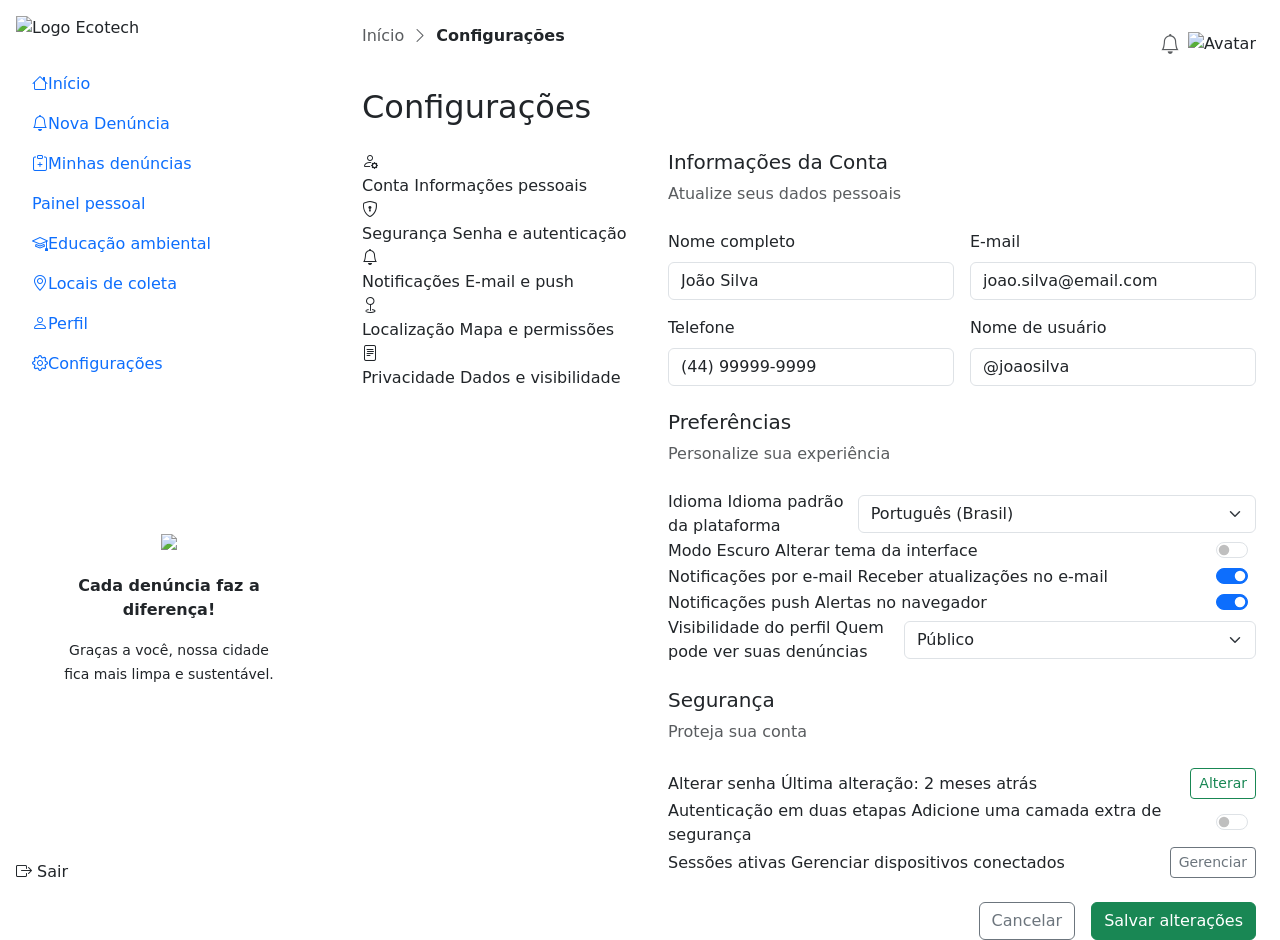
==== configuracoes.html @ c46f1b4c "Arrumei essa bagaça de link" ====
<!DOCTYPE html>
<html lang="pt-br">

<head>
    <meta charset="UTF-8">
    <meta name="viewport" content="width=device-width, initial-scale=1.0">
    <title>EcoTech - Configurações</title>
    <link href="https://cdn.jsdelivr.net/npm/bootstrap@5.3.8/dist/css/bootstrap.min.css" rel="stylesheet"
        integrity="sha384-sRIl4kxILFvY47J16cr9ZwB07vP4J8+LH7qKQnuqkuIAvNWLzeN8tE5YBujZqJLB" crossorigin="anonymous">
    <link rel="stylesheet" href="https://cdn.jsdelivr.net/npm/bootstrap-icons@1.13.1/font/bootstrap-icons.min.css">
    <link rel="stylesheet" href="configuracoes.css">
</head>

<body>
    <div class="d-flex vh-100">
        <!-- Sidebar -->
        <nav class="sidebar vh-100 p-3 d-flex flex-column">
            <img src="imagens/logo.png" alt="Logo Ecotech" class="mb-4 logo-ecotech">

          <ul class="nav flex-column mb-auto">
                <li class="nav-item"><a href="inicio.html" class="nav-link"><i class="bi bi-house"></i>Início</a></li>
                <li class="nav-item"><a href="denuncia.html" class="nav-link"><i class="bi bi-bell"></i>Nova Denúncia</a></li>
                <li class="nav-item"><a href="minhas-denuncias.html" class="nav-link"><i class="bi bi-clipboard-plus"></i>Minhas denúncias</a></li>
                <li class="nav-item"><a href="painel-pessoal.html" class="nav-link"><i class="bi bi-leaf"></i>Painel pessoal</a></li>
                <li class="nav-item"><a href="educacao-ambiental.html" class="nav-link"><i class="bi bi-mortarboard"></i>Educação ambiental</a></li>
                <li class="nav-item"><a href="locais-de-coleta.html" class="nav-link"><i class="bi bi-geo-alt"></i>Locais de coleta</a></li>
                <li class="nav-item"><a href="perfil.html" class="nav-link"><i class="bi bi-person"></i>Perfil</a></li>
                <li class="nav-item"><a href="configuracoes.html" class="nav-link active"><i class="bi bi-gear"></i>Configurações</a></li>
            </ul>

            <div class="sidebar-card text-center p-3 mb-4">
                <img src="imagens/leaf.svg" class="mb-4" style="width: 20%;">
                <p class="fw-bold">Cada denúncia faz a diferença!</p>
                <small>Graças a você, nossa cidade<br> fica mais limpa e sustentável.</small>
            </div>

            <a href="#" class="nav-link mt-auto"><i class="bi bi-box-arrow-right"></i> Sair</a>
        </nav>

        <!-- Main Content -->
        <main class="main-content flex-fill p-4">
            <!-- Top Header -->
            <div class="top-header d-flex justify-content-between align-items-center mb-4">
                <div class="breadcrumb text-muted small">
                    <span>Início</span>
                    <i class="bi bi-chevron-right mx-2"></i>
                    <span class="fw-semibold text-dark">Configurações</span>
                </div>
                <div class="user-profile d-flex align-items-center gap-2">
                    <i class="bi bi-bell fs-5 text-muted"></i>
                    <img src="imagens/avatar.png" alt="Avatar" class="avatar-img">
                </div>
            </div>

            <!-- Page Title -->
            <h2 class="page-title mb-4">Configurações</h2>

            <div class="row g-4">
                <!-- Coluna Esquerda: Menu de Configurações -->
                <div class="col-lg-4">
                    <div class="config-menu-card">
                        <div class="config-menu-item active">
                            <div class="config-menu-icon">
                                <i class="bi bi-person-gear"></i>
                            </div>
                            <div class="config-menu-info">
                                <span class="config-menu-title">Conta</span>
                                <span class="config-menu-desc">Informações pessoais</span>
                            </div>
                        </div>
                        <div class="config-menu-item">
                            <div class="config-menu-icon">
                                <i class="bi bi-shield-lock"></i>
                            </div>
                            <div class="config-menu-info">
                                <span class="config-menu-title">Segurança</span>
                                <span class="config-menu-desc">Senha e autenticação</span>
                            </div>
                        </div>
                        <div class="config-menu-item">
                            <div class="config-menu-icon">
                                <i class="bi bi-bell"></i>
                            </div>
                            <div class="config-menu-info">
                                <span class="config-menu-title">Notificações</span>
                                <span class="config-menu-desc">E-mail e push</span>
                            </div>
                        </div>
                        <div class="config-menu-item">
                            <div class="config-menu-icon">
                                <i class="bi bi-geo"></i>
                            </div>
                            <div class="config-menu-info">
                                <span class="config-menu-title">Localização</span>
                                <span class="config-menu-desc">Mapa e permissões</span>
                            </div>
                        </div>
                        <div class="config-menu-item">
                            <div class="config-menu-icon">
                                <i class="bi bi-file-text"></i>
                            </div>
                            <div class="config-menu-info">
                                <span class="config-menu-title">Privacidade</span>
                                <span class="config-menu-desc">Dados e visibilidade</span>
                            </div>
                        </div>
                    </div>
                </div>

                <!-- Coluna Direita: Formulário de Configurações -->
                <div class="col-lg-8">
                    <!-- Card Informações da Conta -->
                    <div class="config-card">
                        <div class="config-card-header mb-4">
                            <h5 class="config-card-title">Informações da Conta</h5>
                            <p class="config-card-subtitle text-muted">Atualize seus dados pessoais</p>
                        </div>

                        <form>
                            <div class="row g-3 mb-3">
                                <div class="col-md-6">
                                    <label class="form-label">Nome completo</label>
                                    <input type="text" class="form-control" value="João Silva">
                                </div>
                                <div class="col-md-6">
                                    <label class="form-label">E-mail</label>
                                    <input type="email" class="form-control" value="joao.silva@email.com">
                                </div>
                            </div>

                            <div class="row g-3 mb-3">
                                <div class="col-md-6">
                                    <label class="form-label">Telefone</label>
                                    <input type="tel" class="form-control" value="(44) 99999-9999">
                                </div>
                                <div class="col-md-6">
                                    <label class="form-label">Nome de usuário</label>
                                    <input type="text" class="form-control" value="@joaosilva">
                                </div>
                            </div>
                        </form>
                    </div>

                    <!-- Card Preferências -->
                    <div class="config-card mt-4">
                        <div class="config-card-header mb-4">
                            <h5 class="config-card-title">Preferências</h5>
                            <p class="config-card-subtitle text-muted">Personalize sua experiência</p>
                        </div>

                        <div class="preference-item d-flex justify-content-between align-items-center">
                            <div class="preference-info">
                                <span class="preference-title">Idioma</span>
                                <span class="preference-desc">Idioma padrão da plataforma</span>
                            </div>
                            <select class="form-select preference-select">
                                <option selected>Português (Brasil)</option>
                                <option>English</option>
                                <option>Español</option>
                            </select>
                        </div>

                        <div class="preference-item d-flex justify-content-between align-items-center">
                            <div class="preference-info">
                                <span class="preference-title">Modo Escuro</span>
                                <span class="preference-desc">Alterar tema da interface</span>
                            </div>
                            <div class="form-check form-switch">
                                <input class="form-check-input" type="checkbox" id="modoEscuro">
                            </div>
                        </div>

                        <div class="preference-item d-flex justify-content-between align-items-center">
                            <div class="preference-info">
                                <span class="preference-title">Notificações por e-mail</span>
                                <span class="preference-desc">Receber atualizações no e-mail</span>
                            </div>
                            <div class="form-check form-switch">
                                <input class="form-check-input" type="checkbox" id="notifEmail" checked>
                            </div>
                        </div>

                        <div class="preference-item d-flex justify-content-between align-items-center">
                            <div class="preference-info">
                                <span class="preference-title">Notificações push</span>
                                <span class="preference-desc">Alertas no navegador</span>
                            </div>
                            <div class="form-check form-switch">
                                <input class="form-check-input" type="checkbox" id="notifPush" checked>
                            </div>
                        </div>

                        <div class="preference-item d-flex justify-content-between align-items-center">
                            <div class="preference-info">
                                <span class="preference-title">Visibilidade do perfil</span>
                                <span class="preference-desc">Quem pode ver suas denúncias</span>
                            </div>
                            <select class="form-select preference-select">
                                <option selected>Público</option>
                                <option>Apenas amigos</option>
                                <option>Privado</option>
                            </select>
                        </div>
                    </div>

                    <!-- Card Segurança -->
                    <div class="config-card mt-4">
                        <div class="config-card-header mb-4">
                            <h5 class="config-card-title">Segurança</h5>
                            <p class="config-card-subtitle text-muted">Proteja sua conta</p>
                        </div>

                        <div class="security-item d-flex justify-content-between align-items-center">
                            <div class="security-info">
                                <span class="security-title">Alterar senha</span>
                                <span class="security-desc">Última alteração: 2 meses atrás</span>
                            </div>
                            <button class="btn btn-outline-success btn-sm">Alterar</button>
                        </div>

                        <div class="security-item d-flex justify-content-between align-items-center">
                            <div class="security-info">
                                <span class="security-title">Autenticação em duas etapas</span>
                                <span class="security-desc">Adicione uma camada extra de segurança</span>
                            </div>
                            <div class="form-check form-switch">
                                <input class="form-check-input" type="checkbox" id="auth2fa">
                            </div>
                        </div>

                        <div class="security-item d-flex justify-content-between align-items-center">
                            <div class="security-info">
                                <span class="security-title">Sessões ativas</span>
                                <span class="security-desc">Gerenciar dispositivos conectados</span>
                            </div>
                            <button class="btn btn-outline-secondary btn-sm">Gerenciar</button>
                        </div>
                    </div>

                    <!-- Botões de Ação -->
                    <div class="action-buttons d-flex justify-content-end gap-3 mt-4">
                        <button class="btn btn-outline-secondary btn-cancel">Cancelar</button>
                        <button class="btn btn-success btn-save">Salvar alterações</button>
                    </div>
                </div>
            </div>
        </main>
    </div>

    <script src="https://cdn.jsdelivr.net/npm/bootstrap@5.3.8/dist/js/bootstrap.bundle.min.js"
        integrity="sha384-FKyoEForCGlyvwx9Hj09JcYn3nv7wiPVlz7YYwJrWVcXK/BmnVDxM+D2scQbITxI"
        crossorigin="anonymous"></script>
</body>

</html>
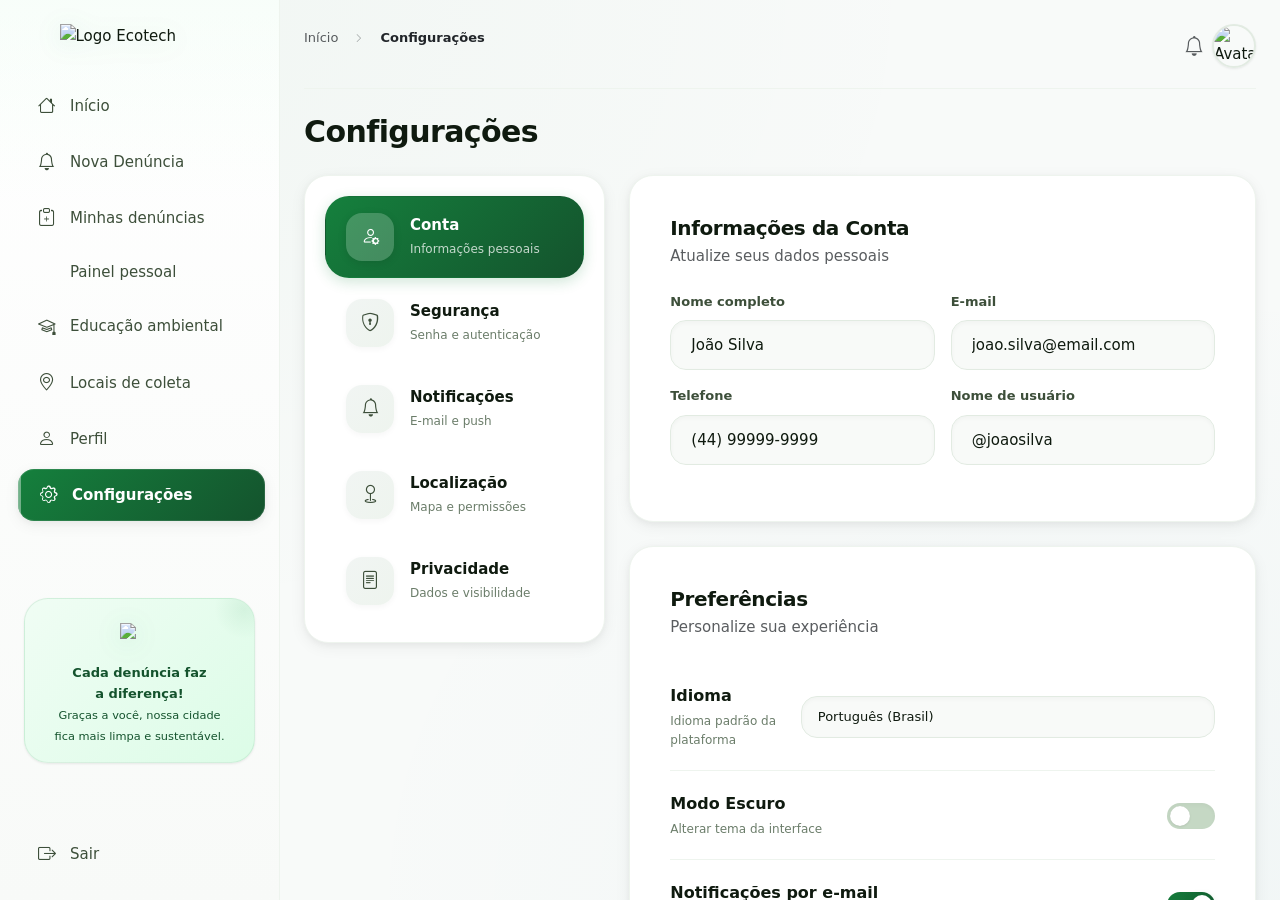
==== commit 2fcfb2a2: "Dark mode, CSS melhorado, Adicionei fotos, adicionei os mapas, HTML melhorado" ====
--- a/configuracoes.html
+++ b/configuracoes.html
@@ -8,7 +8,8 @@
     <link href="https://cdn.jsdelivr.net/npm/bootstrap@5.3.8/dist/css/bootstrap.min.css" rel="stylesheet"
         integrity="sha384-sRIl4kxILFvY47J16cr9ZwB07vP4J8+LH7qKQnuqkuIAvNWLzeN8tE5YBujZqJLB" crossorigin="anonymous">
     <link rel="stylesheet" href="https://cdn.jsdelivr.net/npm/bootstrap-icons@1.13.1/font/bootstrap-icons.min.css">
-    <link rel="stylesheet" href="configuracoes.css">
+    <link rel="stylesheet" href="main.css">
+    <link rel="stylesheet" href="dark-mode.css">
 </head>
 
 <body>
--- a/main.css
+++ b/main.css
@@ -0,0 +1,3238 @@
+/* ==========================================================================
+   ECOTECH — MAIN.CSS v2.0
+   Design moderno, glassmorphism, animações fluidas e imagens impactantes.
+   Organização: Tokens → Base → Layout → Componentes → Páginas → Animações → Responsivo
+   ========================================================================== */
+
+
+/* ==========================================================================
+   1. DESIGN TOKENS (Custom Properties)
+   ========================================================================== */
+
+:root {
+
+  /* --- Paleta Principal — verde mais sofisticado --- */
+  --color-primary:        #15803d;
+  --color-primary-dark:   #14532d;
+  --color-primary-darker: #052e16;
+  --color-primary-light:  #dcfce7;
+  --color-primary-subtle: #f0fdf4;
+  --color-primary-glow:   rgba(21, 128, 61, 0.15);
+
+  /* --- Paleta Secundária — azul petróleo refinado --- */
+  --color-secondary:      #0e7490;
+  --color-secondary-light:#ecfeff;
+  --color-secondary-glow: rgba(14, 116, 144, 0.12);
+
+  /* --- Semânticas / Categorias --- */
+  --color-warning:        #d97706;
+  --color-warning-light:  #fef3c7;
+  --color-warning-border: #fde68a;
+  --color-warning-glow:   rgba(217, 119, 6, 0.12);
+
+  --color-danger:         #dc2626;
+  --color-danger-light:   #fef2f2;
+  --color-danger-border:  #fecaca;
+  --color-danger-glow:    rgba(220, 38, 38, 0.12);
+
+  --color-success:        #15803d;
+  --color-success-light:  #dcfce7;
+  --color-success-border: #86efac;
+  --color-success-glow:   rgba(21, 128, 61, 0.12);
+
+  --color-info:           #0e7490;
+  --color-info-light:     #ecfeff;
+  --color-info-border:    #a5f3fc;
+  --color-info-glow:      rgba(14, 116, 144, 0.12);
+
+  --color-purple:         #7c3aed;
+  --color-purple-light:   #f5f3ff;
+  --color-purple-glow:    rgba(124, 58, 237, 0.12);
+
+  --color-orange:         #ea580c;
+  --color-orange-light:   #fff7ed;
+  --color-orange-glow:    rgba(234, 88, 12, 0.12);
+
+  /* --- Superfícies — tons mais quentes e orgânicos --- */
+  --color-bg:             #f8faf9;
+  --color-bg-alt:         #f1f5f3;
+  --color-surface:        #ffffff;
+  --color-surface-alt:    #f8faf8;
+  --color-surface-hover:  #f2f6f3;
+  --color-glass:          rgba(255, 255, 255, 0.72);
+  --color-glass-border:   rgba(255, 255, 255, 0.4);
+
+  /* --- Texto — contraste mais forte --- */
+  --color-text-primary:   #0f1a0f;
+  --color-text-secondary: #3d4f3a;
+  --color-text-muted:     #6b7d6a;
+  --color-text-light:     #9aaa99;
+  --color-text-on-primary:#ffffff;
+
+  /* --- Bordas --- */
+  --color-border:         #e2ebe2;
+  --color-border-strong:  #c5d8c4;
+  --color-border-subtle:  #eef4ee;
+
+  /* --- Sombras (5 níveis — mais refinados) --- */
+  --shadow-xs: 0 1px 2px rgba(0, 0, 0, 0.04);
+  --shadow-sm: 0 1px 3px rgba(0, 0, 0, 0.05), 0 1px 2px rgba(0, 0, 0, 0.03);
+  --shadow-md: 0 4px 16px rgba(0, 0, 0, 0.06), 0 2px 6px rgba(0, 0, 0, 0.04);
+  --shadow-lg: 0 12px 32px rgba(0, 0, 0, 0.08), 0 4px 12px rgba(0, 0, 0, 0.04);
+  --shadow-xl: 0 20px 48px rgba(0, 0, 0, 0.10), 0 8px 20px rgba(0, 0, 0, 0.05);
+  --shadow-glow-primary: 0 0 0 3px var(--color-primary-glow), 0 4px 12px rgba(21, 128, 61, 0.08);
+  --shadow-glow-secondary: 0 0 0 3px var(--color-secondary-glow);
+  --shadow-inner: inset 0 2px 4px rgba(0, 0, 0, 0.03);
+
+  /* --- Raios de Borda --- */
+  --radius-sm:   10px;
+  --radius-md:   16px;
+  --radius-lg:   24px;
+  --radius-xl:   32px;
+  --radius-full: 9999px;
+
+  /* --- Tipografia — mais moderna --- */
+  --font-family:  'Inter', 'Segoe UI', system-ui, -apple-system, sans-serif;
+
+  --font-size-xs:   0.75rem;   /* 12px */
+  --font-size-sm:   0.8125rem; /* 13px */
+  --font-size-base: 0.9375rem; /* 15px */
+  --font-size-md:   1rem;      /* 16px */
+  --font-size-lg:   1.125rem;  /* 18px */
+  --font-size-xl:   1.25rem;   /* 20px */
+  --font-size-2xl:  1.5rem;    /* 24px */
+  --font-size-3xl:  1.875rem;  /* 30px */
+  --font-size-hero: 2.5rem;    /* 40px */
+
+  --font-weight-normal:   400;
+  --font-weight-medium:  500;
+  --font-weight-semibold: 600;
+  --font-weight-bold:     700;
+  --font-weight-extrabold:800;
+
+  --line-height-tight:  1.25;
+  --line-height-normal: 1.6;
+  --line-height-loose:  1.75;
+
+  /* --- Espaçamento (escala de 4px) --- */
+  --space-1:   4px;
+  --space-2:   8px;
+  --space-3:   12px;
+  --space-4:   16px;
+  --space-5:   20px;
+  --space-6:   24px;
+  --space-7:   32px;
+  --space-8:   40px;
+  --space-10:  48px;
+  --space-12:  64px;
+  --space-16:  80px;
+
+  /* --- Transições — mais fluidas --- */
+  --transition-fast:   all 0.2s cubic-bezier(0.4, 0, 0.2, 1);
+  --transition-normal: all 0.3s cubic-bezier(0.4, 0, 0.2, 1);
+  --transition-slow:   all 0.5s cubic-bezier(0.4, 0, 0.2, 1);
+  --transition-bounce: all 0.4s cubic-bezier(0.34, 1.56, 0.64, 1);
+
+  /* --- Sidebar --- */
+  --sidebar-width: 280px;
+}
+
+
+/* ==========================================================================
+   2. RESET & BASE
+   ========================================================================== */
+
+*,
+*::before,
+*::after {
+  box-sizing: border-box;
+  margin: 0;
+  padding: 0;
+}
+
+html {
+  scroll-behavior: smooth;
+  -webkit-font-smoothing: antialiased;
+  -moz-osx-font-smoothing: grayscale;
+}
+
+body {
+  background-color: var(--color-bg);
+  color: var(--color-text-primary);
+  font-family: var(--font-family);
+  font-size: var(--font-size-base);
+  line-height: var(--line-height-normal);
+  overflow-x: hidden;
+  background-image: 
+    radial-gradient(ellipse at 10% 0%, rgba(21, 128, 61, 0.03) 0%, transparent 50%),
+    radial-gradient(ellipse at 90% 100%, rgba(14, 116, 144, 0.03) 0%, transparent 50%);
+  background-attachment: fixed;
+}
+
+/* Seleção de texto */
+::selection {
+  background-color: var(--color-primary-light);
+  color: var(--color-primary-dark);
+}
+
+/* Scrollbar customizada — mais moderna */
+::-webkit-scrollbar {
+  width: 8px;
+  height: 8px;
+}
+::-webkit-scrollbar-track {
+  background: transparent;
+}
+::-webkit-scrollbar-thumb {
+  background: var(--color-border-strong);
+  border-radius: var(--radius-full);
+  border: 2px solid transparent;
+  background-clip: padding-box;
+}
+::-webkit-scrollbar-thumb:hover {
+  background: var(--color-text-muted);
+  border: 2px solid transparent;
+  background-clip: padding-box;
+}
+
+a {
+  color: var(--color-primary);
+  text-decoration: none;
+  transition: var(--transition-fast);
+}
+a:hover {
+  color: var(--color-primary-dark);
+}
+
+
+/* ==========================================================================
+   3. LAYOUT — SIDEBAR & MAIN CONTENT
+   ========================================================================== */
+
+/* --- Sidebar — glassmorphism sutil --- */
+.sidebar {
+  background: linear-gradient(180deg, var(--color-surface) 0%, var(--color-surface-alt) 100%);
+  border-right: 1px solid var(--color-border-subtle);
+  display: flex;
+  flex-direction: column;
+  flex-shrink: 0;
+  gap: var(--space-2);
+  min-width: var(--sidebar-width);
+  width: var(--sidebar-width);
+  padding: var(--space-6) var(--space-4);
+  position: relative;
+}
+.sidebar::before {
+  content: '';
+  position: absolute;
+  top: 0;
+  left: 0;
+  right: 0;
+  height: 200px;
+  background: linear-gradient(180deg, var(--color-primary-subtle) 0%, transparent 100%);
+  opacity: 0.5;
+  pointer-events: none;
+}
+
+.sidebar img,
+.logo-ecotech {
+  display: block;
+  margin: var(--space-2) auto var(--space-6) auto;
+  width: 160px;
+  position: relative;
+  z-index: 1;
+  filter: drop-shadow(0 4px 12px rgba(21, 128, 61, 0.1));
+}
+
+/* Links de navegação da sidebar — mais modernos */
+.sidebar .nav-link {
+  align-items: center;
+  border-radius: var(--radius-md);
+  color: var(--color-text-secondary);
+  display: flex;
+  font-size: var(--font-size-base);
+  font-weight: var(--font-weight-medium);
+  gap: var(--space-3);
+  margin-bottom: var(--space-1);
+  padding: 12px var(--space-5);
+  text-decoration: none;
+  transition: var(--transition-normal);
+  position: relative;
+  overflow: hidden;
+}
+.sidebar .nav-link::before {
+  content: '';
+  position: absolute;
+  left: 0;
+  top: 0;
+  bottom: 0;
+  width: 3px;
+  background: var(--color-primary);
+  border-radius: 0 var(--radius-full) var(--radius-full) 0;
+  transform: scaleY(0);
+  transition: var(--transition-normal);
+}
+.sidebar .nav-link i {
+  font-size: 1.1rem;
+  flex-shrink: 0;
+  width: 22px;
+  text-align: center;
+  transition: var(--transition-fast);
+}
+.sidebar .nav-link:hover {
+  background-color: var(--color-primary-subtle);
+  color: var(--color-primary);
+  transform: translateX(2px);
+}
+.sidebar .nav-link:hover::before {
+  transform: scaleY(1);
+}
+.sidebar .nav-link:hover i {
+  transform: scale(1.1);
+}
+.sidebar .nav-link.active {
+  background: linear-gradient(135deg, var(--color-primary) 0%, var(--color-primary-dark) 100%);
+  color: var(--color-text-on-primary);
+  font-weight: var(--font-weight-semibold);
+  box-shadow: var(--shadow-md), 0 0 0 1px rgba(255,255,255,0.1) inset;
+  transform: translateX(2px);
+}
+.sidebar .nav-link.active::before {
+  transform: scaleY(1);
+  background: rgba(255,255,255,0.4);
+}
+.sidebar .nav-link.active i {
+  color: var(--color-text-on-primary);
+}
+
+/* Card informativo da sidebar — glassmorphism */
+.sidebar-card {
+  background: linear-gradient(135deg, var(--color-primary-subtle) 0%, var(--color-primary-light) 100%);
+  border: 1px solid rgba(21, 128, 61, 0.1);
+  border-radius: var(--radius-lg);
+  color: var(--color-primary-dark);
+  margin: auto var(--space-2) var(--space-2) var(--space-2);
+  padding: var(--space-5);
+  font-size: var(--font-size-sm);
+  text-align: center;
+  position: relative;
+  overflow: hidden;
+  box-shadow: var(--shadow-sm);
+}
+.sidebar-card::after {
+  content: '';
+  position: absolute;
+  top: -20px;
+  right: -20px;
+  width: 60px;
+  height: 60px;
+  background: radial-gradient(circle, rgba(21, 128, 61, 0.08) 0%, transparent 70%);
+  border-radius: 50%;
+}
+.sidebar-card i {
+  display: block;
+  font-size: 1.6rem;
+  margin-bottom: var(--space-3);
+  color: var(--color-primary);
+}
+.sidebar-card p {
+  margin: 0 auto;
+  max-width: 140px;
+  line-height: var(--line-height-normal);
+  font-weight: var(--font-weight-medium);
+}
+
+/* --- Main Content --- */
+.main-content {
+  background-color: transparent;
+  flex: 1;
+  overflow-y: auto;
+  padding: var(--space-7) var(--space-8);
+}
+
+
+/* ==========================================================================
+   4. HEADER / TOP BAR
+   ========================================================================== */
+
+.top-header {
+  align-items: center;
+  display: flex;
+  gap: var(--space-4);
+  margin-bottom: var(--space-7);
+  padding-bottom: var(--space-5);
+  border-bottom: 1px solid var(--color-border-subtle);
+}
+
+.page-title {
+  color: var(--color-text-primary);
+  font-size: var(--font-size-3xl);
+  font-weight: var(--font-weight-extrabold);
+  line-height: var(--line-height-tight);
+  letter-spacing: -0.02em;
+}
+
+.page-subtitle {
+  color: var(--color-text-muted);
+  font-size: var(--font-size-md);
+  margin-top: var(--space-1);
+  font-weight: var(--font-weight-medium);
+}
+
+.breadcrumb {
+  font-size: var(--font-size-sm);
+  color: var(--color-text-muted);
+  display: flex;
+  align-items: center;
+  gap: var(--space-2);
+}
+.breadcrumb i {
+  font-size: 0.6rem;
+  opacity: 0.6;
+}
+
+.user-name {
+  color: var(--color-text-primary);
+  font-size: var(--font-size-base);
+  font-weight: var(--font-weight-semibold);
+}
+
+.avatar-img {
+  border: 2.5px solid var(--color-border);
+  border-radius: 50%;
+  height: 44px;
+  object-fit: cover;
+  width: 44px;
+  transition: var(--transition-fast);
+  box-shadow: var(--shadow-sm);
+}
+.avatar-img:hover {
+  border-color: var(--color-primary-light);
+  transform: scale(1.05);
+  box-shadow: var(--shadow-md);
+}
+
+.notification-icon {
+  cursor: pointer;
+  position: relative;
+  padding: var(--space-2);
+  border-radius: var(--radius-md);
+  transition: var(--transition-fast);
+}
+.notification-icon:hover {
+  background-color: var(--color-surface-hover);
+}
+.notification-badge {
+  align-items: center;
+  background: linear-gradient(135deg, var(--color-danger) 0%, #b91c1c 100%);
+  border-radius: 50%;
+  color: white;
+  display: flex;
+  font-size: 0.65rem;
+  font-weight: var(--font-weight-bold);
+  height: 18px;
+  justify-content: center;
+  position: absolute;
+  right: 2px;
+  top: 2px;
+  width: 18px;
+  box-shadow: 0 2px 6px rgba(220, 38, 38, 0.3);
+  border: 2px solid var(--color-surface);
+}
+
+.section-title {
+  color: var(--color-text-primary);
+  font-size: var(--font-size-lg);
+  font-weight: var(--font-weight-bold);
+  letter-spacing: -0.01em;
+}
+
+
+/* ==========================================================================
+   5. SISTEMA DE BOTÕES — mais moderno e com micro-interações
+   ========================================================================== */
+
+/* Base comum a todos os botões */
+.btn-primary-eco,
+.btn-secondary-eco,
+.btn-outline-eco,
+.btn-ghost-eco,
+.btn-danger-eco,
+.btn-save,
+.btn-next,
+.btn-editar,
+.btn-compartilhar,
+.btn-dica,
+.btn-explorar,
+.btn-ver-todas,
+.btn-cancel {
+  align-items: center;
+  border-radius: var(--radius-md);
+  cursor: pointer;
+  display: inline-flex;
+  font-size: var(--font-size-base);
+  font-weight: var(--font-weight-semibold);
+  gap: var(--space-2);
+  justify-content: center;
+  padding: 12px var(--space-6);
+  transition: var(--transition-normal);
+  white-space: nowrap;
+  border: 1.5px solid transparent;
+  line-height: 1;
+  position: relative;
+  overflow: hidden;
+  letter-spacing: -0.01em;
+}
+
+/* Efeito de ripple sutil */
+.btn-primary-eco::after,
+.btn-secondary-eco::after,
+.btn-save::after,
+.btn-next::after,
+.btn-editar::after,
+.btn-compartilhar::after,
+.btn-dica::after,
+.btn-explorar::after,
+.btn-ver-todas::after,
+.btn-cancel::after {
+  content: '';
+  position: absolute;
+  top: 50%;
+  left: 50%;
+  width: 0;
+  height: 0;
+  background: rgba(255,255,255,0.2);
+  border-radius: 50%;
+  transform: translate(-50%, -50%);
+  transition: width 0.6s ease, height 0.6s ease;
+}
+.btn-primary-eco:active::after,
+.btn-secondary-eco:active::after,
+.btn-save:active::after,
+.btn-next:active::after,
+.btn-editar:active::after,
+.btn-compartilhar:active::after,
+.btn-dica:active::after,
+.btn-explorar:active::after,
+.btn-ver-todas:active::after,
+.btn-cancel:active::after {
+  width: 200px;
+  height: 200px;
+}
+
+/* --- Botão Primário (save, next) — gradiente e glow --- */
+.btn-save,
+.btn-next {
+  background: linear-gradient(135deg, var(--color-primary) 0%, var(--color-primary-dark) 100%);
+  border-color: transparent;
+  color: var(--color-text-on-primary);
+  padding: 13px var(--space-8);
+  box-shadow: 0 4px 14px rgba(21, 128, 61, 0.25), 0 0 0 1px rgba(255,255,255,0.1) inset;
+}
+.btn-save:hover,
+.btn-next:hover {
+  background: linear-gradient(135deg, var(--color-primary-dark) 0%, var(--color-primary-darker) 100%);
+  border-color: transparent;
+  color: white;
+  transform: translateY(-2px);
+  box-shadow: 0 8px 24px rgba(21, 128, 61, 0.3), 0 0 0 1px rgba(255,255,255,0.1) inset;
+}
+.btn-save:active,
+.btn-next:active {
+  transform: translateY(0);
+  box-shadow: 0 2px 8px rgba(21, 128, 61, 0.2);
+}
+
+/* --- Botão Outline (editar, compartilhar, dica) — borda mais grossa no hover --- */
+.btn-editar,
+.btn-compartilhar,
+.btn-dica {
+  background-color: transparent;
+  border-color: var(--color-primary);
+  color: var(--color-primary);
+  position: relative;
+}
+.btn-editar:hover,
+.btn-compartilhar:hover,
+.btn-dica:hover {
+  background: linear-gradient(135deg, var(--color-primary) 0%, var(--color-primary-dark) 100%);
+  color: white;
+  transform: translateY(-2px);
+  box-shadow: 0 4px 14px rgba(21, 128, 61, 0.2);
+  border-color: transparent;
+}
+
+/* --- Botão Ghost (ver-todas, cancel) — mais sutil --- */
+.btn-ver-todas {
+  background-color: var(--color-surface);
+  border-color: var(--color-border);
+  color: var(--color-text-secondary);
+  padding: 12px var(--space-6);
+  box-shadow: var(--shadow-sm);
+}
+.btn-ver-todas:hover {
+  background-color: var(--color-surface-hover);
+  border-color: var(--color-border-strong);
+  color: var(--color-text-primary);
+  transform: translateY(-1px);
+  box-shadow: var(--shadow-md);
+}
+
+.btn-cancel {
+  background-color: transparent;
+  border-color: var(--color-border);
+  color: var(--color-text-secondary);
+}
+.btn-cancel:hover {
+  background-color: var(--color-surface-hover);
+  border-color: var(--color-border-strong);
+  color: var(--color-text-primary);
+  transform: translateY(-1px);
+}
+
+/* --- Botão Explorar (sobre hero) — glassmorphism --- */
+.btn-explorar {
+  background: rgba(255, 255, 255, 0.95);
+  backdrop-filter: blur(8px);
+  border-color: transparent;
+  border-radius: var(--radius-full);
+  color: var(--color-primary-dark);
+  padding: 14px var(--space-8);
+  font-weight: var(--font-weight-bold);
+  box-shadow: 0 4px 16px rgba(0, 0, 0, 0.1), 0 0 0 1px rgba(255,255,255,0.3) inset;
+}
+.btn-explorar:hover {
+  box-shadow: 0 8px 24px rgba(0, 0, 0, 0.15), 0 0 0 1px rgba(255,255,255,0.4) inset;
+  transform: translateY(-3px);
+  color: var(--color-primary-darker);
+  background: white;
+}
+
+/* --- Bootstrap override --- */
+.btn-outline-success {
+  border-color: var(--color-primary);
+  color: var(--color-primary);
+  border-width: 1.5px;
+}
+.btn-outline-success:hover {
+  background: linear-gradient(135deg, var(--color-primary) 0%, var(--color-primary-dark) 100%);
+  border-color: transparent;
+  color: white;
+  box-shadow: 0 4px 14px rgba(21, 128, 61, 0.2);
+}
+
+/* --- Tamanho pequeno --- */
+.btn-sm {
+  border-radius: var(--radius-sm);
+  font-size: var(--font-size-sm);
+  padding: 8px var(--space-4);
+}
+
+/* Ícone dentro de botão */
+.btn-editar i,
+.btn-compartilhar i {
+  font-size: 0.95rem;
+  transition: var(--transition-fast);
+}
+.btn-editar:hover i,
+.btn-compartilhar:hover i {
+  transform: scale(1.1);
+}
+
+/* Área de botões de ação */
+.action-buttons {
+  display: flex;
+  flex-wrap: wrap;
+  gap: var(--space-3);
+  padding-top: var(--space-4);
+}
+
+
+/* ==========================================================================
+   6. SISTEMA DE CARDS — unificado e muito mais impactante
+   ========================================================================== */
+
+/*
+ * Card base — usado por: denuncia-card, config-card, conquistas-card,
+ * perfil-card, form-card, quiz-card, map-section, locais-lista, etc.
+ */
+.card-base,
+.denuncia-card,
+.config-card,
+.conquistas-card,
+.perfil-card,
+.form-card,
+.denuncias-card,
+.mapa-card {
+  background-color: var(--color-surface);
+  border-radius: var(--radius-lg);
+  box-shadow: var(--shadow-md);
+  padding: var(--space-7);
+  border: 1px solid var(--color-border-subtle);
+  transition: var(--transition-normal);
+  position: relative;
+  overflow: hidden;
+}
+.card-base:hover,
+.denuncia-card:hover,
+.config-card:hover,
+.conquistas-card:hover,
+.perfil-card:hover,
+.form-card:hover,
+.denuncias-card:hover,
+.mapa-card:hover {
+  box-shadow: var(--shadow-lg);
+  transform: translateY(-2px);
+  border-color: var(--color-border);
+}
+
+/* Card com padding reduzido */
+.config-menu-card {
+  background-color: var(--color-surface);
+  border-radius: var(--radius-lg);
+  box-shadow: var(--shadow-md);
+  padding: var(--space-5);
+  border: 1px solid var(--color-border-subtle);
+  transition: var(--transition-normal);
+}
+.config-menu-card:hover {
+  box-shadow: var(--shadow-lg);
+}
+
+/* Cards de seção (menor elevação) */
+.stat-card,
+.dica-sust-card,
+.tipo-card,
+.impacto-card,
+.passo-card,
+.map-section,
+.denuncias-card,
+.mapa-card {
+  background-color: var(--color-surface);
+  border-radius: var(--radius-md);
+  box-shadow: var(--shadow-sm);
+  border: 1px solid var(--color-border-subtle);
+  transition: var(--transition-normal);
+  position: relative;
+  overflow: hidden;
+}
+
+/* --- Stat Card — mais impactante --- */
+.stat-card {
+  display: flex;
+  flex-direction: column;
+  gap: var(--space-3);
+  height: 100%;
+  padding: var(--space-6);
+  border-left-width: 4px;
+  border-left-style: solid;
+  border-left-color: var(--color-border);
+  transition: var(--transition-normal);
+}
+.stat-card::before {
+  content: '';
+  position: absolute;
+  top: 0;
+  right: 0;
+  width: 80px;
+  height: 80px;
+  background: radial-gradient(circle, var(--color-primary-glow) 0%, transparent 70%);
+  opacity: 0;
+  transition: var(--transition-normal);
+}
+.stat-card:hover::before {
+  opacity: 1;
+}
+.stat-card:hover {
+  box-shadow: var(--shadow-lg);
+  transform: translateY(-3px);
+  border-left-width: 5px;
+}
+.stat-card.verde  { border-left-color: var(--color-primary); }
+.stat-card.azul   { border-left-color: var(--color-secondary); }
+.stat-card.amarelo{ border-left-color: var(--color-warning); }
+.stat-card.roxo   { border-left-color: var(--color-purple); }
+
+.stat-num {
+  color: var(--color-primary);
+  font-size: var(--font-size-3xl);
+  font-weight: var(--font-weight-extrabold);
+  line-height: 1;
+  letter-spacing: -0.03em;
+}
+.stat-card.verde  .stat-num,
+.stat-card.verde  .stat-link { color: var(--color-primary); }
+.stat-card.azul   .stat-num,
+.stat-card.azul   .stat-link { color: var(--color-secondary); }
+.stat-card.amarelo .stat-num,
+.stat-card.amarelo .stat-link { color: var(--color-warning); }
+.stat-card.roxo   .stat-num,
+.stat-card.roxo   .stat-link { color: var(--color-purple); }
+
+.stat-desc {
+  color: var(--color-text-muted);
+  font-size: var(--font-size-sm);
+  font-weight: var(--font-weight-medium);
+}
+.stat-label {
+  color: var(--color-text-light);
+  font-size: var(--font-size-xs);
+  font-weight: var(--font-weight-semibold);
+  text-transform: uppercase;
+  letter-spacing: 0.05em;
+}
+.stat-link {
+  align-items: center;
+  display: inline-flex;
+  font-size: var(--font-size-xs);
+  font-weight: var(--font-weight-semibold);
+  gap: var(--space-1);
+  margin-top: var(--space-2);
+  text-decoration: none;
+  transition: var(--transition-fast);
+  padding: 4px 0;
+}
+.stat-link i { font-size: 0.7rem; transition: var(--transition-fast); }
+.stat-link:hover i { transform: translateX(3px); }
+.stat-item {
+  align-items: center;
+  display: flex;
+  flex-direction: column;
+  gap: var(--space-1);
+}
+
+/* --- Card de Conteúdo (Educação / notícias) — IMAGENS MAIORES --- */
+.conteudo-card {
+  border: none;
+  border-radius: var(--radius-lg);
+  box-shadow: var(--shadow-sm);
+  overflow: hidden;
+  transition: var(--transition-normal);
+  display: flex;
+  flex-direction: column;
+  background: var(--color-surface);
+  border: 1px solid var(--color-border-subtle);
+}
+.conteudo-card .card-body {
+  flex: 1;
+  display: flex;
+  flex-direction: column;
+  padding: var(--space-6);
+}
+.conteudo-card .card-text {
+  flex: 1;
+}
+.conteudo-card:hover {
+  box-shadow: var(--shadow-xl);
+  transform: translateY(-6px);
+  border-color: var(--color-border);
+}
+.conteudo-card:hover .card-img-top {
+  transform: scale(1.06);
+}
+
+.card-img-wrapper {
+  height: 260px;
+  overflow: hidden;
+  border-radius: var(--radius-lg) var(--radius-lg) 0 0;
+  position: relative;
+}
+.card-img-wrapper::after {
+  content: '';
+  position: absolute;
+  bottom: 0;
+  left: 0;
+  right: 0;
+  height: 60px;
+  background: linear-gradient(to top, rgba(0,0,0,0.15), transparent);
+  opacity: 0;
+  transition: var(--transition-normal);
+}
+.conteudo-card:hover .card-img-wrapper::after {
+  opacity: 1;
+}
+.card-img-top {
+  height: 100%;
+  object-fit: cover;
+  object-position: center 25%;
+  transition: var(--transition-slow);
+  width: 100%;
+}
+.card-body {
+  padding: var(--space-6);
+}
+.card-title {
+  color: var(--color-text-primary);
+  font-size: var(--font-size-lg);
+  font-weight: var(--font-weight-bold);
+  line-height: var(--line-height-tight);
+  margin-bottom: var(--space-2);
+  letter-spacing: -0.01em;
+}
+.card-text {
+  color: var(--color-text-secondary);
+  font-size: var(--font-size-sm);
+  line-height: var(--line-height-normal);
+  margin-bottom: var(--space-4);
+}
+
+/* --- Card Dica Sustentável — mais elegante --- */
+.dica-sust-card {
+  height: 100%;
+  padding: var(--space-7);
+  transition: var(--transition-normal);
+}
+.dica-sust-card:hover {
+  box-shadow: var(--shadow-lg);
+  transform: translateY(-4px);
+}
+.dica-sust-card h5 {
+  color: var(--color-text-primary);
+  font-size: var(--font-size-lg);
+  font-weight: var(--font-weight-bold);
+  margin-bottom: var(--space-2);
+  line-height: var(--line-height-tight);
+}
+.dica-sust-card p {
+  color: var(--color-text-secondary);
+  font-size: var(--font-size-sm);
+  line-height: var(--line-height-normal);
+  margin-bottom: var(--space-4);
+}
+
+.dica-sust-icon {
+  align-items: center;
+  background: linear-gradient(135deg, var(--color-primary-subtle) 0%, var(--color-primary-light) 100%);
+  border-radius: var(--radius-md);
+  color: var(--color-primary);
+  display: flex;
+  font-size: 1.4rem;
+  height: 52px;
+  justify-content: center;
+  margin-bottom: var(--space-4);
+  width: 52px;
+  box-shadow: 0 4px 12px var(--color-primary-glow);
+  transition: var(--transition-fast);
+}
+.dica-sust-card:hover .dica-sust-icon {
+  transform: scale(1.08) rotate(-3deg);
+}
+
+.dica-tag {
+  background: linear-gradient(135deg, var(--color-primary-subtle) 0%, var(--color-primary-light) 100%);
+  border-radius: var(--radius-full);
+  color: var(--color-primary);
+  display: inline-block;
+  font-size: var(--font-size-xs);
+  font-weight: var(--font-weight-semibold);
+  padding: 5px 14px;
+  border: 1px solid rgba(21, 128, 61, 0.1);
+}
+
+/* --- Card Tipo (Separação de Resíduos) --- */
+.tipo-card {
+  height: 100%;
+  padding: var(--space-7);
+  transition: var(--transition-normal);
+}
+.tipo-card:hover {
+  box-shadow: var(--shadow-lg);
+  transform: translateY(-4px);
+}
+.tipo-card h5 {
+  color: var(--color-text-primary);
+  font-size: var(--font-size-lg);
+  font-weight: var(--font-weight-bold);
+  margin-bottom: var(--space-2);
+}
+.tipo-card p {
+  color: var(--color-text-secondary);
+  font-size: var(--font-size-sm);
+  line-height: var(--line-height-normal);
+  margin-bottom: var(--space-4);
+}
+
+/* --- Ícone de Tipo (em containers padronizados) — mais vibrantes --- */
+.tipo-icon,
+.dica-sust-icon,
+.conquista-icon,
+.local-icon,
+.config-menu-icon,
+.passo-num {
+  align-items: center;
+  border-radius: var(--radius-md);
+  display: flex;
+  flex-shrink: 0;
+  font-size: 1.25rem;
+  height: 48px;
+  justify-content: center;
+  width: 48px;
+  transition: var(--transition-fast);
+}
+
+.tipo-icon {
+  border-radius: var(--radius-md);
+  font-size: 1.4rem;
+  height: 52px;
+  margin-bottom: var(--space-4);
+  width: 52px;
+  box-shadow: 0 4px 12px rgba(0,0,0,0.06);
+}
+
+/* Variantes de cor para tipo-icon — gradientes sutis */
+.tipo-icon.azul   { background: linear-gradient(135deg, #e3f2fd 0%, #bbdefb 100%); color: #1565c0; }
+.tipo-icon.cinza  { background: linear-gradient(135deg, #eceff1 0%, #cfd8dc 100%); color: #455a64; }
+.tipo-icon.laranja{ background: linear-gradient(135deg, var(--color-orange-light) 0%, #ffcc80 100%); color: var(--color-orange); }
+.tipo-icon.marrom { background: linear-gradient(135deg, #efebe9 0%, #d7ccc8 100%); color: #5d4037; }
+.tipo-icon.roxo   { background: linear-gradient(135deg, var(--color-purple-light) 0%, #e1bee7 100%); color: var(--color-purple); }
+.tipo-icon.vermelho{ background: linear-gradient(135deg, var(--color-danger-light) 0%, #ffcdd2 100%); color: var(--color-danger); }
+.tipo-icon.verde  { background: linear-gradient(135deg, var(--color-primary-subtle) 0%, var(--color-primary-light) 100%); color: var(--color-primary); }
+
+/* Lista dentro do tipo-card */
+.tipo-lista {
+  display: flex;
+  flex-direction: column;
+  gap: var(--space-2);
+  list-style: none;
+  margin: 0;
+  padding: 0;
+}
+.tipo-lista li {
+  align-items: center;
+  color: var(--color-text-secondary);
+  display: flex;
+  font-size: var(--font-size-sm);
+  gap: var(--space-2);
+}
+.tipo-lista li i {
+  color: var(--color-primary);
+  font-size: 1rem;
+  flex-shrink: 0;
+}
+
+/* --- Card Impacto Ambiental — IMAGENS MAIORES --- */
+.impacto-card {
+  height: 100%;
+  overflow: hidden;
+  transition: var(--transition-normal);
+  border-radius: var(--radius-lg);
+  box-shadow: var(--shadow-sm);
+}
+.impacto-card:hover {
+  box-shadow: var(--shadow-lg);
+  transform: translateY(-4px);
+}
+.impacto-card:hover .impacto-img img {
+  transform: scale(1.06);
+}
+.impacto-img {
+  height: 220px;
+  overflow: hidden;
+  position: relative;
+}
+.impacto-img::after {
+  content: '';
+  position: absolute;
+  bottom: 0;
+  left: 0;
+  right: 0;
+  height: 50px;
+  background: linear-gradient(to top, rgba(0,0,0,0.1), transparent);
+  opacity: 0;
+  transition: var(--transition-normal);
+}
+.impacto-card:hover .impacto-img::after {
+  opacity: 1;
+}
+.impacto-img img {
+  height: 100%;
+  object-fit: cover;
+  transition: var(--transition-slow);
+  width: 100%;
+}
+.impacto-conteudo {
+  padding: var(--space-6);
+}
+.impacto-conteudo h5 {
+  align-items: center;
+  color: var(--color-text-primary);
+  display: flex;
+  font-size: var(--font-size-lg);
+  font-weight: var(--font-weight-bold);
+  gap: var(--space-2);
+  margin-bottom: var(--space-2);
+}
+.impacto-conteudo h5 i { color: var(--color-primary); font-size: 1.1rem; }
+.impacto-conteudo p {
+  color: var(--color-text-secondary);
+  font-size: var(--font-size-sm);
+  line-height: var(--line-height-normal);
+  margin-bottom: var(--space-4);
+}
+.impacto-hero h4 {
+  color: var(--color-text-primary);
+  font-weight: var(--font-weight-bold);
+}
+
+.impacto-stat {
+  align-items: center;
+  background: linear-gradient(135deg, var(--color-primary-subtle) 0%, var(--color-primary-light) 100%);
+  border-radius: var(--radius-md);
+  display: flex;
+  gap: var(--space-3);
+  padding: 12px var(--space-5);
+  border: 1px solid rgba(21, 128, 61, 0.08);
+}
+.impacto-stat .stat-num {
+  color: var(--color-primary);
+  flex-shrink: 0;
+  font-size: var(--font-size-xl);
+  font-weight: var(--font-weight-extrabold);
+}
+.impacto-stat .stat-txt {
+  color: var(--color-text-secondary);
+  font-size: var(--font-size-xs);
+  line-height: 1.4;
+  font-weight: var(--font-weight-medium);
+}
+
+/* --- Card Passo a Passo — mais elegante --- */
+.passo-card {
+  display: flex;
+  gap: var(--space-5);
+  height: 100%;
+  padding: var(--space-7);
+  transition: var(--transition-normal);
+}
+.passo-card:hover {
+  box-shadow: var(--shadow-md);
+  transform: translateY(-2px);
+}
+.passo-num {
+  background: linear-gradient(135deg, var(--color-primary) 0%, var(--color-primary-dark) 100%);
+  border-radius: 50%;
+  color: white;
+  font-size: var(--font-size-lg);
+  font-weight: var(--font-weight-bold);
+  height: 48px;
+  width: 48px;
+  box-shadow: 0 4px 12px var(--color-primary-glow);
+  flex-shrink: 0;
+}
+.passo-conteudo h5 {
+  color: var(--color-text-primary);
+  font-size: var(--font-size-md);
+  font-weight: var(--font-weight-bold);
+  margin-bottom: var(--space-2);
+}
+.passo-conteudo p {
+  color: var(--color-text-secondary);
+  font-size: var(--font-size-sm);
+  line-height: var(--line-height-normal);
+  margin-bottom: var(--space-3);
+}
+.passo-dica {
+  align-items: flex-start;
+  background: linear-gradient(135deg, var(--color-primary-subtle) 0%, var(--color-primary-light) 100%);
+  border-radius: var(--radius-md);
+  color: var(--color-text-secondary);
+  display: flex;
+  font-size: var(--font-size-sm);
+  gap: var(--space-2);
+  padding: 12px var(--space-4);
+  border: 1px solid rgba(21, 128, 61, 0.08);
+}
+.passo-dica i {
+  color: var(--color-primary);
+  flex-shrink: 0;
+  font-size: 1rem;
+  margin-top: 2px;
+}
+
+/* --- Diferença / Dica Card (dashboard) — gradientes mais ricos --- */
+.diferenca-card,
+.dica-card {
+  height: 100%;
+  padding: var(--space-7);
+  transition: var(--transition-normal);
+}
+.diferenca-card:hover,
+.dica-card:hover {
+  transform: translateY(-3px);
+  box-shadow: var(--shadow-lg);
+}
+.diferenca-card {
+  background: linear-gradient(135deg, var(--color-primary-subtle) 0%, #e8f5e9 50%, var(--color-primary-light) 100%);
+  border: 1px solid rgba(21, 128, 61, 0.1);
+}
+.diferenca-card h5,
+.dica-card h5 {
+  color: var(--color-text-primary);
+  font-size: var(--font-size-lg);
+  font-weight: var(--font-weight-bold);
+  margin-bottom: var(--space-2);
+}
+.diferenca-card p,
+.dica-card p {
+  font-size: var(--font-size-base);
+  line-height: var(--line-height-normal);
+  color: var(--color-text-secondary);
+}
+.diferenca-img img,
+.dica-img img {
+  height: auto;
+  width: 120px;
+  filter: drop-shadow(0 4px 8px rgba(0,0,0,0.08));
+}
+
+
+/* ==========================================================================
+   7. SISTEMA DE BADGES / STATUS — mais modernos
+   ========================================================================== */
+
+.badge-status {
+  border-radius: var(--radius-full);
+  display: inline-flex;
+  align-items: center;
+  font-size: var(--font-size-xs);
+  font-weight: var(--font-weight-semibold);
+  gap: var(--space-1);
+  padding: 6px 14px;
+  white-space: nowrap;
+  border: 1.5px solid transparent;
+  box-shadow: var(--shadow-xs);
+}
+
+.badge-status.pendente,
+.badge-status.andamento {
+  background: linear-gradient(135deg, var(--color-warning-light) 0%, #fff8e1 100%);
+  border-color: var(--color-warning-border);
+  color: #b45309;
+}
+.badge-status.em-andamento {
+  background: linear-gradient(135deg, var(--color-info-light) 0%, #e0f7fa 100%);
+  border-color: var(--color-info-border);
+  color: var(--color-secondary);
+}
+.badge-status.concluida,
+.badge-status.resolvido {
+  background: linear-gradient(135deg, var(--color-success-light) 0%, #e8f5e9 100%);
+  border-color: var(--color-success-border);
+  color: var(--color-primary-dark);
+}
+
+/* Texto de status inline */
+.status-em-andamento {
+  color: var(--color-secondary);
+  font-weight: var(--font-weight-semibold);
+}
+
+
+/* ==========================================================================
+   8. FORMULÁRIOS — mais modernos e com foco glow
+   ========================================================================== */
+
+.form-label {
+  color: var(--color-text-secondary);
+  font-size: var(--font-size-sm);
+  font-weight: var(--font-weight-semibold);
+  margin-bottom: var(--space-2);
+  display: flex;
+  align-items: center;
+  gap: var(--space-1);
+}
+
+.form-control {
+  background-color: var(--color-surface-alt);
+  border: 1.5px solid var(--color-border);
+  border-radius: var(--radius-md);
+  color: var(--color-text-primary);
+  font-size: var(--font-size-base);
+  height: 50px;
+  padding: 12px var(--space-5);
+  transition: var(--transition-normal);
+  box-shadow: var(--shadow-inner);
+}
+.form-control::placeholder {
+  color: var(--color-text-light);
+  font-weight: var(--font-weight-normal);
+}
+.form-control:hover {
+  border-color: var(--color-border-strong);
+  background-color: var(--color-surface);
+}
+.form-control:focus {
+  background-color: var(--color-surface);
+  border-color: var(--color-primary);
+  box-shadow: var(--shadow-glow-primary);
+  outline: none;
+}
+.form-control[readonly] {
+  background-color: var(--color-bg-alt);
+  color: var(--color-text-muted);
+  cursor: default;
+  border-style: dashed;
+}
+
+/* Textarea */
+.form-control[rows] {
+  height: auto;
+  resize: vertical;
+  min-height: 120px;
+}
+
+/* Toggle (checkbox switch) — mais moderno */
+.form-check-input[type="checkbox"] {
+  appearance: none;
+  background-color: var(--color-border-strong);
+  border: none;
+  border-radius: var(--radius-full);
+  cursor: pointer;
+  height: 26px;
+  position: relative;
+  transition: var(--transition-normal);
+  width: 48px;
+  box-shadow: var(--shadow-inner);
+}
+.form-check-input[type="checkbox"]::after {
+  background: white;
+  border-radius: 50%;
+  box-shadow: var(--shadow-sm);
+  content: '';
+  height: 20px;
+  left: 3px;
+  position: absolute;
+  top: 3px;
+  transition: var(--transition-bounce);
+  width: 20px;
+}
+.form-check-input[type="checkbox"]:checked {
+  background: linear-gradient(135deg, var(--color-primary) 0%, var(--color-primary-dark) 100%);
+}
+.form-check-input[type="checkbox"]:checked::after {
+  transform: translateX(22px);
+  box-shadow: 0 2px 8px rgba(21, 128, 61, 0.3);
+}
+.form-check-input[type="checkbox"]:focus {
+  box-shadow: var(--shadow-glow-primary);
+  outline: none;
+}
+
+.form-title {
+  color: var(--color-text-primary);
+  font-size: var(--font-size-xl);
+  font-weight: var(--font-weight-bold);
+  margin-bottom: 0;
+  letter-spacing: -0.02em;
+}
+
+/* Search Bar — mais elegante */
+.search-bar {
+  max-width: 520px;
+  position: relative;
+}
+.search-icon {
+  color: var(--color-text-light);
+  font-size: 1rem;
+  left: 18px;
+  position: absolute;
+  top: 50%;
+  transform: translateY(-50%);
+  z-index: 2;
+  pointer-events: none;
+  transition: var(--transition-fast);
+}
+.search-input {
+  background-color: var(--color-surface);
+  border: 1.5px solid var(--color-border);
+  border-radius: var(--radius-md);
+  box-shadow: var(--shadow-sm);
+  font-size: var(--font-size-base);
+  height: 52px;
+  padding-left: 48px;
+  padding-right: var(--space-5);
+  transition: var(--transition-normal);
+  width: 100%;
+}
+.search-input::placeholder { color: var(--color-text-light); }
+.search-input:hover { border-color: var(--color-border-strong); }
+.search-input:focus {
+  border-color: var(--color-primary);
+  box-shadow: var(--shadow-glow-primary);
+  outline: none;
+}
+.search-input:focus + .search-icon,
+.search-bar:focus-within .search-icon {
+  color: var(--color-primary);
+}
+
+/* Search Box (busca de endereço na denúncia) */
+.search-box {
+  position: relative;
+}
+.search-box i {
+  color: var(--color-text-light);
+  font-size: 0.95rem;
+  left: 16px;
+  position: absolute;
+  top: 50%;
+  transform: translateY(-50%);
+  pointer-events: none;
+  transition: var(--transition-fast);
+}
+.search-box input {
+  border: 1.5px solid var(--color-border);
+  border-radius: var(--radius-md);
+  font-size: var(--font-size-base);
+  height: 48px;
+  padding-left: 42px;
+  transition: var(--transition-normal);
+  background: var(--color-surface-alt);
+}
+.search-box input:focus {
+  border-color: var(--color-primary);
+  box-shadow: var(--shadow-glow-primary);
+  background: var(--color-surface);
+}
+.search-box input:focus + i,
+.search-box:focus-within i {
+  color: var(--color-primary);
+}
+
+
+/* ==========================================================================
+   9. TABS / NAVEGAÇÃO POR ABAS — mais modernas
+   ========================================================================== */
+
+.custom-tabs,
+.edu-tabs {
+  border-bottom: 2px solid var(--color-border-subtle);
+  display: flex;
+  gap: var(--space-1);
+  padding: 0 var(--space-1);
+}
+
+.custom-tabs .nav-link,
+.edu-tabs .nav-link {
+  background: transparent;
+  border: none;
+  border-radius: var(--radius-md) var(--radius-md) 0 0;
+  color: var(--color-text-muted);
+  font-size: var(--font-size-base);
+  font-weight: var(--font-weight-medium);
+  padding: 12px var(--space-6);
+  transition: var(--transition-fast);
+  white-space: nowrap;
+  position: relative;
+  margin-bottom: -2px;
+}
+.custom-tabs .nav-link::after,
+.edu-tabs .nav-link::after {
+  content: '';
+  position: absolute;
+  bottom: 0;
+  left: 50%;
+  width: 0;
+  height: 2.5px;
+  background: var(--color-primary);
+  border-radius: var(--radius-full) var(--radius-full) 0 0;
+  transition: var(--transition-normal);
+  transform: translateX(-50%);
+}
+.custom-tabs .nav-link:hover,
+.edu-tabs .nav-link:hover {
+  background-color: var(--color-primary-subtle);
+  color: var(--color-primary);
+}
+.custom-tabs .nav-link:hover::after,
+.edu-tabs .nav-link:hover::after {
+  width: 30%;
+}
+.custom-tabs .nav-link.active,
+.edu-tabs .nav-link.active {
+  background-color: var(--color-primary-subtle);
+  color: var(--color-primary);
+  font-weight: var(--font-weight-semibold);
+}
+.custom-tabs .nav-link.active::after,
+.edu-tabs .nav-link.active::after {
+  width: 60%;
+}
+
+
+/* ==========================================================================
+   10. FILTROS E TAGS — mais modernos
+   ========================================================================== */
+
+.filter-tags {
+  display: flex;
+  flex-wrap: wrap;
+  gap: var(--space-2);
+}
+
+.filter-btn {
+  align-items: center;
+  background-color: var(--color-surface);
+  border: 1.5px solid var(--color-border);
+  border-radius: var(--radius-full);
+  color: var(--color-text-secondary);
+  cursor: pointer;
+  display: inline-flex;
+  font-size: var(--font-size-sm);
+  font-weight: var(--font-weight-medium);
+  gap: var(--space-2);
+  padding: 10px var(--space-5);
+  transition: var(--transition-fast);
+  box-shadow: var(--shadow-xs);
+}
+.filter-btn i { font-size: 0.9rem; transition: var(--transition-fast); }
+.filter-btn:hover {
+  border-color: var(--color-primary);
+  color: var(--color-primary);
+  background: linear-gradient(135deg, var(--color-primary-subtle) 0%, var(--color-primary-light) 100%);
+  transform: translateY(-1px);
+  box-shadow: var(--shadow-sm);
+}
+.filter-btn:hover i {
+  transform: scale(1.1);
+}
+.filter-btn.active {
+  background: linear-gradient(135deg, var(--color-primary) 0%, var(--color-primary-dark) 100%);
+  border-color: transparent;
+  color: white;
+  box-shadow: 0 4px 12px rgba(21, 128, 61, 0.2);
+  transform: translateY(-1px);
+}
+.filter-btn.active i {
+  color: white;
+}
+
+
+/* ==========================================================================
+   11. ACCORDION / FAQ — mais elegante
+   ========================================================================== */
+
+.accordion-item {
+  background-color: transparent;
+  border: none;
+  border-bottom: 1px solid var(--color-border-subtle);
+  margin-bottom: var(--space-2);
+}
+.accordion-button {
+  background-color: var(--color-surface);
+  border-radius: var(--radius-md) !important;
+  box-shadow: var(--shadow-sm);
+  color: var(--color-text-primary);
+  font-size: var(--font-size-base);
+  font-weight: var(--font-weight-semibold);
+  margin-bottom: var(--space-2);
+  padding: 18px var(--space-6);
+  transition: var(--transition-normal);
+  border: 1px solid var(--color-border-subtle);
+}
+.accordion-button:hover {
+  background: linear-gradient(135deg, var(--color-primary-subtle) 0%, var(--color-surface) 100%);
+  border-color: var(--color-primary-light);
+}
+.accordion-button:focus {
+  border-color: var(--color-primary);
+  box-shadow: var(--shadow-glow-primary);
+}
+.accordion-button:not(.collapsed) {
+  background: linear-gradient(135deg, var(--color-primary-subtle) 0%, var(--color-primary-light) 100%);
+  box-shadow: var(--shadow-sm);
+  color: var(--color-primary);
+  border-color: var(--color-primary-light);
+}
+.accordion-body {
+  color: var(--color-text-secondary);
+  font-size: var(--font-size-base);
+  line-height: var(--line-height-loose);
+  padding: 0 var(--space-6) var(--space-6) var(--space-6);
+}
+.faq-title {
+  color: var(--color-text-primary);
+  font-weight: var(--font-weight-bold);
+  letter-spacing: -0.01em;
+}
+
+
+/* ==========================================================================
+   12. STEPPER (formulário multi-etapas) — mais moderno
+   ========================================================================== */
+
+.stepper {
+  align-items: center;
+  display: flex;
+  justify-content: center;
+  margin: 0 auto var(--space-10) auto;
+  max-width: 700px;
+  padding: 0 var(--space-5);
+}
+
+.step {
+  align-items: center;
+  display: flex;
+  flex: 0 0 auto;
+  flex-direction: column;
+  gap: var(--space-2);
+}
+.step-circle {
+  align-items: center;
+  background-color: var(--color-surface);
+  border: 2.5px solid var(--color-border);
+  border-radius: 50%;
+  color: var(--color-text-light);
+  display: flex;
+  font-size: var(--font-size-sm);
+  font-weight: var(--font-weight-semibold);
+  height: 40px;
+  justify-content: center;
+  transition: var(--transition-normal);
+  width: 40px;
+  box-shadow: var(--shadow-sm);
+}
+.step-label {
+  color: var(--color-text-light);
+  font-size: var(--font-size-xs);
+  font-weight: var(--font-weight-medium);
+  white-space: nowrap;
+}
+
+/* Linha conectora */
+.step-line {
+  background-color: var(--color-border);
+  flex: 1;
+  height: 2.5px;
+  margin: 0 var(--space-2);
+  margin-bottom: 28px;
+  min-width: 40px;
+  border-radius: var(--radius-full);
+  transition: var(--transition-slow);
+  position: relative;
+  overflow: hidden;
+}
+.step-line::after {
+  content: '';
+  position: absolute;
+  top: 0;
+  left: 0;
+  height: 100%;
+  width: 0;
+  background: linear-gradient(90deg, var(--color-primary) 0%, var(--color-primary-light) 100%);
+  border-radius: var(--radius-full);
+  transition: var(--transition-slow);
+}
+
+/* Estado ativo */
+.step.active .step-circle {
+  background: linear-gradient(135deg, var(--color-primary) 0%, var(--color-primary-dark) 100%);
+  border-color: var(--color-primary);
+  color: white;
+  box-shadow: 0 0 0 4px var(--color-primary-glow), 0 4px 12px rgba(21, 128, 61, 0.2);
+  transform: scale(1.05);
+}
+.step.active .step-label {
+  color: var(--color-primary);
+  font-weight: var(--font-weight-semibold);
+}
+
+/* Estado concluído */
+.step.done .step-circle {
+  background: linear-gradient(135deg, var(--color-primary-light) 0%, var(--color-primary-subtle) 100%);
+  border-color: var(--color-primary);
+  color: var(--color-primary);
+}
+.step.done .step-line::after {
+  width: 100%;
+}
+
+
+/* ==========================================================================
+   13. TIMELINE (detalhes de denúncia) — mais elegante
+   ========================================================================== */
+
+.timeline {
+  padding-left: var(--space-5);
+  position: relative;
+}
+
+.timeline::before {
+  content: '';
+  position: absolute;
+  top: 0;
+  bottom: 0;
+  left: calc(var(--space-5) + 19px);
+  width: 2.5px;
+  background: linear-gradient(180deg, var(--color-border) 0%, var(--color-primary-light) 50%, var(--color-border) 100%);
+  transform: translateX(-50%);
+  border-radius: var(--radius-full);
+}
+
+.timeline-item {
+  align-items: flex-start;
+  display: flex;
+  margin-bottom: var(--space-7);
+  position: relative;
+}
+.timeline-item:last-child {
+  margin-bottom: 0;
+}
+
+.timeline-icon {
+  align-items: center;
+  border-radius: 50%;
+  display: flex;
+  flex-shrink: 0;
+  font-size: 0.9rem;
+  height: 40px;
+  justify-content: center;
+  margin-right: var(--space-5);
+  width: 40px;
+  z-index: 1;
+  position: relative;
+  transition: var(--transition-normal);
+}
+.timeline-item.completed .timeline-icon {
+  background: linear-gradient(135deg, var(--color-primary) 0%, var(--color-primary-dark) 100%);
+  box-shadow: 0 0 0 4px var(--color-primary-subtle), 0 4px 12px rgba(21, 128, 61, 0.2);
+  color: white;
+}
+.timeline-item.pending .timeline-icon {
+  background-color: var(--color-bg-alt);
+  border: 2.5px solid var(--color-border);
+  color: var(--color-text-light);
+}
+
+.timeline-content {
+  display: flex;
+  flex: 1;
+  gap: var(--space-5);
+}
+.timeline-text {
+  flex: 1;
+}
+.timeline-text strong {
+  color: var(--color-text-primary);
+  display: block;
+  font-size: var(--font-size-base);
+  font-weight: var(--font-weight-semibold);
+  margin-bottom: var(--space-1);
+}
+.timeline-text p {
+  color: var(--color-text-muted);
+  font-size: var(--font-size-sm);
+  line-height: var(--line-height-normal);
+}
+.timeline-date {
+  color: var(--color-text-light);
+  font-size: var(--font-size-xs);
+  line-height: 1.4;
+  min-width: 80px;
+  text-align: right;
+  white-space: nowrap;
+  font-weight: var(--font-weight-medium);
+}
+
+
+/* ==========================================================================
+   14. DETALHES DE DENÚNCIA — IMAGENS MAIORES
+   ========================================================================== */
+
+.denuncia-id {
+  color: var(--color-text-primary);
+  font-size: var(--font-size-2xl);
+  font-weight: var(--font-weight-extrabold);
+  letter-spacing: -0.02em;
+}
+.denuncia-row {
+  border-bottom: 1px solid var(--color-border-subtle);
+  padding: var(--space-4) 0;
+  transition: var(--transition-fast);
+}
+.denuncia-row:hover {
+  background-color: var(--color-surface-hover);
+  margin: 0 calc(var(--space-4) * -1);
+  padding-left: var(--space-4);
+  padding-right: var(--space-4);
+  border-radius: var(--radius-md);
+}
+.denuncia-row:last-child { border-bottom: none; }
+
+.denuncia-thumb {
+  border-radius: var(--radius-md);
+  flex-shrink: 0;
+  height: 60px;
+  object-fit: cover;
+  width: 60px;
+  box-shadow: var(--shadow-sm);
+  transition: var(--transition-fast);
+}
+.denuncia-row:hover .denuncia-thumb {
+  transform: scale(1.05);
+}
+.denuncia-info { padding-left: var(--space-2); }
+
+.denuncia-cat {
+  color: var(--color-text-primary);
+  font-size: var(--font-size-base);
+  font-weight: var(--font-weight-semibold);
+}
+.denuncia-end {
+  color: var(--color-text-muted);
+  font-size: var(--font-size-xs);
+}
+.denuncia-data {
+  color: var(--color-text-light);
+  font-size: var(--font-size-xs);
+  white-space: nowrap;
+  font-weight: var(--font-weight-medium);
+}
+.denuncia-imagem img {
+  border-radius: var(--radius-lg);
+  height: 320px;
+  object-fit: cover;
+  width: 100%;
+  box-shadow: var(--shadow-md);
+  transition: var(--transition-normal);
+}
+.denuncia-imagem img:hover {
+  transform: scale(1.01);
+  box-shadow: var(--shadow-lg);
+}
+
+/* Seções internas */
+.andamento-section,
+.compartilhar-section {
+  border-top: 1px solid var(--color-border-subtle);
+  padding-top: var(--space-7);
+}
+.andamento-title,
+.compartilhar-title,
+.info-title {
+  color: var(--color-text-primary);
+  font-size: var(--font-size-lg);
+  font-weight: var(--font-weight-bold);
+  margin-bottom: var(--space-5);
+  letter-spacing: -0.01em;
+}
+
+/* Linhas de info (label + valor) */
+.info-row {
+  align-items: flex-start;
+  display: flex;
+  margin-bottom: var(--space-4);
+  padding: var(--space-2) 0;
+  border-radius: var(--radius-sm);
+  transition: var(--transition-fast);
+}
+.info-row:hover {
+  background-color: var(--color-surface-hover);
+  padding-left: var(--space-3);
+  padding-right: var(--space-3);
+  margin-left: calc(var(--space-3) * -1);
+  margin-right: calc(var(--space-3) * -1);
+}
+.info-label {
+  color: var(--color-text-muted);
+  font-size: var(--font-size-sm);
+  font-weight: var(--font-weight-semibold);
+  min-width: 120px;
+}
+.info-value {
+  color: var(--color-text-primary);
+  flex: 1;
+  font-size: var(--font-size-base);
+  font-weight: var(--font-weight-medium);
+}
+
+
+/* ==========================================================================
+   15. MAPA (placeholder e mini-mapa) — mais impactante
+   ========================================================================== */
+
+.map-section {
+  border-radius: var(--radius-lg);
+  box-shadow: var(--shadow-sm);
+  padding: var(--space-7);
+  border: 1px solid var(--color-border-subtle);
+}
+
+.map-placeholder {
+  align-items: center;
+  background: linear-gradient(135deg, #e8f5e9 0%, #c8e6c9 40%, #a5d6a7 100%);
+  border-radius: var(--radius-lg);
+  display: flex;
+  height: 420px;
+  justify-content: center;
+  overflow: hidden;
+  position: relative;
+  width: 100%;
+  box-shadow: var(--shadow-inner);
+}
+.map-placeholder::before {
+  background-image:
+    linear-gradient(rgba(255,255,255,0.35) 1px, transparent 1px),
+    linear-gradient(90deg, rgba(255,255,255,0.35) 1px, transparent 1px);
+  background-size: 60px 60px;
+  bottom: 0;
+  content: '';
+  left: 0;
+  opacity: 0.7;
+  position: absolute;
+  right: 0;
+  top: 0;
+}
+
+.map-content {
+  align-items: center;
+  display: flex;
+  flex-direction: column;
+  gap: var(--space-3);
+  z-index: 1;
+}
+.map-pin {
+  color: var(--color-primary);
+  filter: drop-shadow(0 6px 12px rgba(0,0,0,0.2));
+  font-size: 3.2rem;
+  animation: pinFloat 3s ease-in-out infinite;
+}
+.map-city {
+  color: var(--color-text-primary);
+  font-size: var(--font-size-2xl);
+  font-weight: var(--font-weight-extrabold);
+  letter-spacing: -0.02em;
+}
+
+.map-controls {
+  display: flex;
+  flex-direction: column;
+  gap: var(--space-2);
+  position: absolute;
+  right: var(--space-5);
+  top: var(--space-5);
+  z-index: 2;
+}
+.map-controls .btn {
+  align-items: center;
+  background: var(--color-glass);
+  backdrop-filter: blur(8px);
+  border: 1px solid var(--color-glass-border);
+  border-radius: var(--radius-md);
+  box-shadow: var(--shadow-md);
+  display: flex;
+  height: 38px;
+  justify-content: center;
+  width: 38px;
+  transition: var(--transition-fast);
+}
+.map-controls .btn:hover {
+  background: white;
+  transform: scale(1.08);
+}
+.map-controls .btn i {
+  color: var(--color-text-secondary);
+  font-size: 1rem;
+}
+
+.use-location {
+  background: var(--color-glass);
+  backdrop-filter: blur(8px);
+  border: 1px solid var(--color-glass-border);
+  border-radius: var(--radius-md);
+  bottom: var(--space-5);
+  box-shadow: var(--shadow-lg);
+  font-size: var(--font-size-sm);
+  font-weight: var(--font-weight-semibold);
+  padding: 10px 16px;
+  position: absolute;
+  right: var(--space-5);
+  z-index: 2;
+  transition: var(--transition-fast);
+  cursor: pointer;
+}
+.use-location:hover {
+  background: white;
+  transform: translateY(-2px);
+}
+.use-location i {
+  color: var(--color-primary);
+  margin-right: var(--space-2);
+}
+
+/* Mapa maior (página Locais) */
+.mapa-placeholder {
+  background: linear-gradient(135deg, #e8f5e9 0%, #c8e6c9 25%, #e0f2f1 60%, #b2dfdb 100%);
+  border-radius: var(--radius-lg);
+  height: 100%;
+  min-height: 560px;
+  overflow: hidden;
+  position: relative;
+  width: 100%;
+  box-shadow: var(--shadow-inner);
+}
+.mapa-placeholder::before {
+  background-color: rgba(129,199,132,0.35);
+  border-radius: var(--radius-md);
+  content: '';
+  height: 120px;
+  left: 18%;
+  position: absolute;
+  top: 12%;
+  width: 140px;
+  filter: blur(1px);
+}
+.mapa-placeholder::after {
+  background-color: rgba(129,199,132,0.25);
+  border-radius: var(--radius-md);
+  content: '';
+  height: 90px;
+  position: absolute;
+  right: 14%;
+  top: 48%;
+  width: 110px;
+  filter: blur(1px);
+}
+
+.mapa-container {
+  height: 100%;
+  min-height: 560px;
+}
+
+.mapa-grid {
+  background-image:
+    linear-gradient(rgba(255,255,255,0.4) 1px, transparent 1px),
+    linear-gradient(90deg, rgba(255,255,255,0.4) 1px, transparent 1px);
+  background-size: 55px 55px;
+  bottom: 0;
+  left: 0;
+  position: absolute;
+  right: 0;
+  top: 0;
+  pointer-events: none;
+}
+
+/* Mini-mapa (denúncia) — MAIOR */
+.mapa-mini {
+  align-items: center;
+  background: linear-gradient(135deg, #e8f5e9 0%, #c8e6c9 50%, #e0f2f1 100%);
+  border-radius: var(--radius-lg);
+  display: flex;
+  height: 320px;
+  justify-content: center;
+  overflow: hidden;
+  position: relative;
+  width: 100%;
+  box-shadow: var(--shadow-inner);
+}
+
+/* Pins do mapa — mais animados */
+.mapa-pin {
+  animation: pinBounce 2.5s ease-in-out infinite;
+  filter: drop-shadow(0 3px 6px rgba(0,0,0,0.2));
+  font-size: 2rem;
+  position: absolute;
+  z-index: 2;
+}
+.mapa-pin.pin-verde  { color: var(--color-primary); }
+.mapa-pin.pin-azul   { color: var(--color-secondary); }
+.mapa-pin.pin-laranja{ color: var(--color-orange); }
+.mapa-pin.pin-roxo   { color: var(--color-purple); }
+.mapa-pin.pin-vermelho{ color: var(--color-danger); }
+
+.mapa-cidade {
+  color: rgba(0,0,0,0.1);
+  font-size: 1.5rem;
+  font-weight: var(--font-weight-bold);
+  z-index: 1;
+}
+
+/* Legendas do mapa */
+.mapa-legenda { color: var(--color-text-muted); font-size: var(--font-size-xs); }
+.legenda-item { align-items: center; display: flex; gap: var(--space-2); }
+.legenda-dot {
+  border-radius: 50%;
+  display: inline-block;
+  height: 10px;
+  width: 10px;
+  box-shadow: 0 2px 4px rgba(0,0,0,0.1);
+}
+.legenda-dot.verde   { background-color: var(--color-primary); }
+.legenda-dot.laranja { background-color: var(--color-orange); }
+.legenda-dot.roxo    { background-color: var(--color-purple); }
+
+@keyframes pinBounce {
+  0%, 100% { transform: translateY(0) scale(1); }
+  30%       { transform: translateY(-10px) scale(1.06); }
+  50%       { transform: translateY(-5px) scale(1.03); }
+}
+
+@keyframes pinFloat {
+  0%, 100% { transform: translateY(0); }
+  50% { transform: translateY(-8px); }
+}
+
+
+/* ==========================================================================
+   16. LOCAIS DE COLETA
+   ========================================================================== */
+
+.locais-lista {
+  background-color: var(--color-surface);
+  border-radius: var(--radius-lg);
+  box-shadow: var(--shadow-sm);
+  padding: var(--space-3);
+  border: 1px solid var(--color-border-subtle);
+}
+
+.local-item {
+  border-bottom: 1px solid var(--color-border-subtle);
+  border-radius: var(--radius-md);
+  cursor: pointer;
+  padding: var(--space-4) var(--space-5);
+  transition: var(--transition-fast);
+  display: flex;
+  align-items: center;
+  gap: var(--space-4);
+}
+.local-item:hover  { 
+  background-color: var(--color-surface-hover); 
+  transform: translateX(4px);
+  box-shadow: var(--shadow-sm);
+}
+.local-item:last-child { border-bottom: none; }
+
+/* Ícone de local (usa variantes de cor compartilhadas com tipo-icon) */
+.local-icon {
+  border-radius: var(--radius-md);
+  font-size: 1.1rem;
+  box-shadow: 0 2px 8px rgba(0,0,0,0.06);
+}
+.local-icon.verde   { background: linear-gradient(135deg, var(--color-primary-subtle) 0%, var(--color-primary-light) 100%); color: var(--color-primary); }
+.local-icon.azul    { background: linear-gradient(135deg, var(--color-info-light) 0%, #e0f7fa 100%); color: var(--color-secondary); }
+.local-icon.laranja { background: linear-gradient(135deg, var(--color-orange-light) 0%, #ffcc80 100%); color: var(--color-orange); }
+.local-icon.vermelho{ background: linear-gradient(135deg, var(--color-danger-light) 0%, #ffcdd2 100%); color: var(--color-danger); }
+
+.local-nome {
+  color: var(--color-text-primary);
+  font-size: var(--font-size-base);
+  font-weight: var(--font-weight-semibold);
+  margin-bottom: var(--space-1);
+}
+.local-endereco {
+  color: var(--color-text-muted);
+  font-size: var(--font-size-xs);
+  line-height: 1.4;
+  margin-bottom: 2px;
+}
+.local-horario {
+  color: var(--color-text-light);
+  font-size: var(--font-size-xs);
+  margin-bottom: 0;
+  font-weight: var(--font-weight-medium);
+}
+.local-distancia {
+  color: var(--color-text-muted);
+  font-size: var(--font-size-sm);
+  font-weight: var(--font-weight-semibold);
+  padding-top: var(--space-1);
+  white-space: nowrap;
+  background: var(--color-bg-alt);
+  padding: 4px 10px;
+  border-radius: var(--radius-full);
+}
+
+
+/* ==========================================================================
+   17. SEPARAÇÃO DE RESÍDUOS — LIXEIRAS
+   ========================================================================== */
+
+.lixeiras-section h5 {
+  color: var(--color-text-primary);
+  font-weight: var(--font-weight-bold);
+  letter-spacing: -0.01em;
+}
+.lixeira-item {
+  align-items: center;
+  background-color: var(--color-surface);
+  border-radius: var(--radius-md);
+  box-shadow: var(--shadow-sm);
+  display: flex;
+  font-size: var(--font-size-base);
+  font-weight: var(--font-weight-semibold);
+  gap: var(--space-3);
+  padding: 14px var(--space-6);
+  transition: var(--transition-fast);
+  border: 1.5px solid transparent;
+}
+.lixeira-item:hover { 
+  box-shadow: var(--shadow-md); 
+  transform: translateX(4px); 
+  border-color: var(--color-border);
+}
+.lixeira-item i { font-size: 1.3rem; flex-shrink: 0; transition: var(--transition-fast); }
+.lixeira-item:hover i { transform: scale(1.15); }
+
+.lixeira-item.verde   { color: #2e7d32; }
+.lixeira-item.azul    { color: #1565c0; }
+.lixeira-item.amarelo { color: #e65100; }
+.lixeira-item.vermelho{ color: var(--color-danger); }
+.lixeira-item.marrom  { color: #4e342e; }
+.lixeira-item.cinza   { color: #37474f; }
+
+/* Seção introdutória */
+.separar-intro h4 {
+  color: var(--color-text-primary);
+  font-weight: var(--font-weight-bold);
+  letter-spacing: -0.01em;
+}
+
+
+/* ==========================================================================
+   18. PERFIL DO USUÁRIO — mais impactante
+   ========================================================================== */
+
+.perfil-card {
+  padding: var(--space-10) var(--space-7);
+  text-align: center;
+  position: relative;
+  overflow: hidden;
+}
+.perfil-card::before {
+  content: '';
+  position: absolute;
+  top: 0;
+  left: 0;
+  right: 0;
+  height: 120px;
+  background: linear-gradient(135deg, var(--color-primary-subtle) 0%, var(--color-primary-light) 100%);
+  opacity: 0.6;
+}
+
+.perfil-avatar-wrapper {
+  display: inline-block;
+  margin-bottom: var(--space-5);
+  position: relative;
+  z-index: 1;
+}
+.perfil-avatar-wrapper::after {
+  content: '';
+  position: absolute;
+  bottom: -4px;
+  left: 50%;
+  transform: translateX(-50%);
+  width: 80%;
+  height: 12px;
+  background: radial-gradient(ellipse, rgba(0,0,0,0.08) 0%, transparent 70%);
+  border-radius: 50%;
+}
+.perfil-avatar {
+  border: 4px solid var(--color-surface);
+  border-radius: 50%;
+  height: 120px;
+  object-fit: cover;
+  width: 120px;
+  box-shadow: 0 8px 24px rgba(21, 128, 61, 0.15);
+  transition: var(--transition-normal);
+}
+.perfil-avatar:hover {
+  transform: scale(1.03);
+  box-shadow: 0 12px 32px rgba(21, 128, 61, 0.2);
+}
+
+.perfil-nome {
+  color: var(--color-text-primary);
+  font-size: var(--font-size-2xl);
+  font-weight: var(--font-weight-extrabold);
+  margin-bottom: var(--space-1);
+  letter-spacing: -0.02em;
+}
+.perfil-email {
+  color: var(--color-text-muted);
+  font-size: var(--font-size-base);
+  margin-bottom: var(--space-4);
+  font-weight: var(--font-weight-medium);
+}
+.perfil-badge {
+  align-items: center;
+  background: linear-gradient(135deg, var(--color-primary-subtle) 0%, var(--color-primary-light) 100%);
+  border-radius: var(--radius-full);
+  color: var(--color-primary);
+  display: inline-flex;
+  font-size: var(--font-size-sm);
+  font-weight: var(--font-weight-semibold);
+  gap: var(--space-2);
+  padding: 8px var(--space-5);
+  border: 1px solid rgba(21, 128, 61, 0.1);
+  box-shadow: var(--shadow-sm);
+}
+.perfil-badge i { font-size: 1rem; }
+
+.perfil-stats {
+  border-top: 1px solid var(--color-border-subtle);
+  margin-top: var(--space-7);
+  padding-top: var(--space-6);
+}
+
+
+/* ==========================================================================
+   19. CONQUISTAS — mais brilhantes
+   ========================================================================== */
+
+.conquistas-card {
+  padding: var(--space-7);
+}
+.conquistas-title {
+  align-items: center;
+  color: var(--color-text-primary);
+  display: flex;
+  font-size: var(--font-size-lg);
+  font-weight: var(--font-weight-bold);
+  gap: var(--space-2);
+  margin-bottom: var(--space-5);
+}
+.conquistas-title i { color: var(--color-warning); font-size: 1.2rem; }
+.conquistas-lista {
+  display: flex;
+  flex-direction: column;
+  gap: var(--space-3);
+}
+
+.conquista-item {
+  align-items: center;
+  background-color: var(--color-surface-alt);
+  border-radius: var(--radius-md);
+  display: flex;
+  gap: var(--space-4);
+  padding: 12px var(--space-4);
+  transition: var(--transition-fast);
+  border: 1px solid transparent;
+}
+.conquista-item:hover { 
+  background-color: var(--color-surface-hover); 
+  transform: translateX(3px);
+  border-color: var(--color-border-subtle);
+  box-shadow: var(--shadow-sm);
+}
+
+.conquista-icon {
+  border-radius: var(--radius-md);
+  box-shadow: 0 2px 8px rgba(0,0,0,0.06);
+}
+.conquista-icon.ouro   { background: linear-gradient(135deg, #fffde7 0%, #fff59d 100%); color: #f9a825; }
+.conquista-icon.prata  { background: linear-gradient(135deg, #eceff1 0%, #b0bec5 100%); color: #546e7a; }
+.conquista-icon.bronze { background: linear-gradient(135deg, #fff3e0 0%, #ffcc80 100%); color: #e65100; }
+
+.conquista-info {
+  display: flex;
+  flex-direction: column;
+  gap: 2px;
+}
+.conquista-nome {
+  color: var(--color-text-primary);
+  font-size: var(--font-size-base);
+  font-weight: var(--font-weight-semibold);
+}
+.conquista-desc {
+  color: var(--color-text-muted);
+  font-size: var(--font-size-xs);
+  font-weight: var(--font-weight-medium);
+}
+
+
+/* ==========================================================================
+   20. CONFIGURAÇÕES — mais refinado
+   ========================================================================== */
+
+.config-card {
+  padding: var(--space-8);
+}
+.config-card-title {
+  color: var(--color-text-primary);
+  font-size: var(--font-size-xl);
+  font-weight: var(--font-weight-bold);
+  margin-bottom: var(--space-1);
+  letter-spacing: -0.02em;
+}
+.config-card-subtitle {
+  color: var(--color-text-muted);
+  font-size: var(--font-size-base);
+  margin-bottom: 0;
+  font-weight: var(--font-weight-medium);
+}
+
+/* Menu lateral de configurações */
+.config-menu-item {
+  align-items: center;
+  border-radius: var(--radius-lg);
+  cursor: pointer;
+  display: flex;
+  gap: var(--space-4);
+  margin-bottom: var(--space-1);
+  padding: var(--space-4) var(--space-5);
+  transition: var(--transition-fast);
+  border: 1.5px solid transparent;
+}
+.config-menu-item:last-child { margin-bottom: 0; }
+.config-menu-item:hover { 
+  background-color: var(--color-surface-hover); 
+  transform: translateX(3px);
+  border-color: var(--color-border-subtle);
+}
+.config-menu-item.active {
+  background: linear-gradient(135deg, var(--color-primary) 0%, var(--color-primary-dark) 100%);
+  color: white;
+  box-shadow: 0 4px 14px rgba(21, 128, 61, 0.2);
+  border-color: transparent;
+}
+
+.config-menu-icon {
+  background: linear-gradient(135deg, var(--color-bg-alt) 0%, var(--color-border-subtle) 100%);
+  border-radius: var(--radius-md);
+  color: var(--color-text-secondary);
+  font-size: 1.15rem;
+  transition: var(--transition-fast);
+  box-shadow: 0 2px 6px rgba(0,0,0,0.04);
+}
+.config-menu-item.active .config-menu-icon {
+  background: rgba(255,255,255,0.2);
+  color: white;
+  box-shadow: 0 2px 8px rgba(0,0,0,0.1);
+}
+
+.config-menu-info {
+  display: flex;
+  flex-direction: column;
+  gap: 3px;
+}
+.config-menu-title {
+  font-size: var(--font-size-base);
+  font-weight: var(--font-weight-semibold);
+}
+.config-menu-desc {
+  color: var(--color-text-muted);
+  font-size: var(--font-size-xs);
+  font-weight: var(--font-weight-medium);
+}
+.config-menu-item.active .config-menu-desc {
+  color: rgba(255,255,255,0.75);
+}
+
+/* Preferências e Segurança */
+.preference-item,
+.security-item {
+  border-bottom: 1px solid var(--color-border-subtle);
+  padding: var(--space-5) 0;
+  transition: var(--transition-fast);
+}
+.preference-item:hover,
+.security-item:hover {
+  background-color: var(--color-surface-hover);
+  margin: 0 calc(var(--space-5) * -1);
+  padding-left: var(--space-5);
+  padding-right: var(--space-5);
+  border-radius: var(--radius-md);
+}
+.preference-item:last-child,
+.security-item:last-child { border-bottom: none; }
+
+.preference-info,
+.security-info {
+  display: flex;
+  flex-direction: column;
+  gap: 3px;
+}
+.preference-title,
+.security-title {
+  color: var(--color-text-primary);
+  font-size: var(--font-size-md);
+  font-weight: var(--font-weight-semibold);
+}
+.preference-desc,
+.security-desc {
+  color: var(--color-text-muted);
+  font-size: var(--font-size-xs);
+  font-weight: var(--font-weight-medium);
+}
+
+.preference-select {
+  border: 1.5px solid var(--color-border);
+  border-radius: var(--radius-md);
+  color: var(--color-text-primary);
+  cursor: pointer;
+  font-size: var(--font-size-sm);
+  height: 42px;
+  min-width: 180px;
+  padding: 6px var(--space-4);
+  transition: var(--transition-fast);
+  background: var(--color-surface-alt);
+  box-shadow: var(--shadow-inner);
+}
+.preference-select:focus {
+  border-color: var(--color-primary);
+  box-shadow: var(--shadow-glow-primary);
+  outline: none;
+  background: var(--color-surface);
+}
+
+
+/* ==========================================================================
+   21. QUIZ INTERATIVO — mais imersivo
+   ========================================================================== */
+
+.quiz-card {
+  margin: 0 auto;
+  max-width: 720px;
+  padding: var(--space-10) var(--space-8);
+}
+.quiz-header h4 {
+  color: var(--color-text-primary);
+  font-weight: var(--font-weight-bold);
+  letter-spacing: -0.01em;
+}
+.quiz-icon {
+  color: var(--color-primary);
+  display: block;
+  font-size: 3.2rem;
+  margin-bottom: var(--space-5);
+  filter: drop-shadow(0 4px 12px var(--color-primary-glow));
+  animation: quizPulse 2s ease-in-out infinite;
+}
+
+@keyframes quizPulse {
+  0%, 100% { transform: scale(1); }
+  50% { transform: scale(1.05); }
+}
+
+.quiz-opcoes {
+  display: flex;
+  flex-direction: column;
+  gap: var(--space-3);
+}
+.quiz-opcao {
+  background-color: var(--color-surface);
+  border: 2px solid var(--color-border);
+  border-radius: var(--radius-md);
+  color: var(--color-text-primary);
+  cursor: pointer;
+  font-size: var(--font-size-base);
+  padding: 15px var(--space-6);
+  text-align: left;
+  transition: var(--transition-fast);
+  font-weight: var(--font-weight-medium);
+  position: relative;
+  overflow: hidden;
+}
+.quiz-opcao::before {
+  content: '';
+  position: absolute;
+  left: 0;
+  top: 0;
+  bottom: 0;
+  width: 4px;
+  background: var(--color-primary);
+  transform: scaleY(0);
+  transition: var(--transition-fast);
+  border-radius: 0 var(--radius-full) var(--radius-full) 0;
+}
+.quiz-opcao:hover {
+  background: linear-gradient(135deg, var(--color-primary-subtle) 0%, var(--color-surface) 100%);
+  border-color: var(--color-primary);
+  color: var(--color-primary-dark);
+  transform: translateX(3px);
+}
+.quiz-opcao:hover::before {
+  transform: scaleY(1);
+}
+.quiz-opcao.correta {
+  background: linear-gradient(135deg, var(--color-success-light) 0%, #e8f5e9 100%);
+  border-color: var(--color-success-border);
+  color: var(--color-primary-darker);
+  font-weight: var(--font-weight-semibold);
+}
+.quiz-opcao.errada {
+  background: linear-gradient(135deg, var(--color-danger-light) 0%, #ffebee 100%);
+  border-color: var(--color-danger-border);
+  color: var(--color-danger);
+}
+
+.pergunta-texto {
+  color: var(--color-text-primary);
+  font-size: var(--font-size-lg);
+  font-weight: var(--font-weight-bold);
+  margin-bottom: var(--space-5);
+  line-height: var(--line-height-tight);
+  letter-spacing: -0.01em;
+}
+
+.resultado-box {
+  align-items: center;
+  background: linear-gradient(135deg, var(--color-primary) 0%, var(--color-primary-dark) 100%);
+  border-radius: var(--radius-lg);
+  color: white;
+  display: inline-flex;
+  flex-direction: column;
+  gap: var(--space-3);
+  padding: var(--space-8) var(--space-10);
+  box-shadow: 0 12px 32px rgba(21, 128, 61, 0.25), 0 0 0 1px rgba(255,255,255,0.1) inset;
+}
+.resultado-num {
+  font-size: var(--font-size-hero);
+  font-weight: var(--font-weight-extrabold);
+  line-height: 1;
+  text-shadow: 0 2px 8px rgba(0,0,0,0.15);
+}
+.resultado-txt { font-size: var(--font-size-lg); opacity: 0.92; font-weight: var(--font-weight-medium); }
+
+
+/* ==========================================================================
+   22. HERO BANNERS (Educação Ambiental) — mais imersivos
+   ========================================================================== */
+
+.edu-hero,
+.hero-banner {
+  background: linear-gradient(135deg, var(--color-primary) 0%, #166534 40%, #15803d 100%);
+  border-radius: var(--radius-xl);
+  color: white;
+  overflow: hidden;
+  padding: 56px 48px;
+  position: relative;
+  box-shadow: 0 12px 40px rgba(21, 128, 61, 0.2);
+}
+.edu-hero::before,
+.hero-banner::before {
+  background: url('imagens/folhas-bg.png') no-repeat center;
+  background-size: contain;
+  content: '';
+  height: 320px;
+  opacity: 0.1;
+  position: absolute;
+  right: -60px;
+  top: -60px;
+  width: 320px;
+  pointer-events: none;
+  filter: blur(1px);
+}
+.edu-hero::after,
+.hero-banner::after {
+  content: '';
+  position: absolute;
+  bottom: -40px;
+  left: -40px;
+  width: 200px;
+  height: 200px;
+  background: radial-gradient(circle, rgba(255,255,255,0.08) 0%, transparent 70%);
+  pointer-events: none;
+}
+
+.edu-hero-title,
+.hero-title {
+  font-size: var(--font-size-hero);
+  font-weight: var(--font-weight-extrabold);
+  line-height: var(--line-height-tight);
+  margin-bottom: var(--space-4);
+  letter-spacing: -0.03em;
+  text-shadow: 0 2px 8px rgba(0,0,0,0.1);
+}
+.edu-hero-text,
+.hero-text {
+  font-size: var(--font-size-md);
+  line-height: var(--line-height-normal);
+  margin-bottom: var(--space-7);
+  opacity: 0.92;
+  font-weight: var(--font-weight-medium);
+  max-width: 600px;
+}
+
+.edu-hero-facts {
+  display: flex;
+  flex-direction: column;
+  gap: var(--space-4);
+}
+.hero-facts {
+  backdrop-filter: blur(8px);
+  background-color: rgba(255,255,255,0.12);
+  border-radius: var(--radius-lg);
+  padding: var(--space-6);
+  border: 1px solid rgba(255,255,255,0.08);
+}
+
+.fact-box {
+  align-items: flex-start;
+  backdrop-filter: blur(8px);
+  background-color: rgba(255,255,255,0.12);
+  border-radius: var(--radius-lg);
+  display: flex;
+  gap: var(--space-3);
+  padding: var(--space-5);
+  border: 1px solid rgba(255,255,255,0.08);
+  transition: var(--transition-fast);
+}
+.fact-box:hover {
+  background-color: rgba(255,255,255,0.18);
+  transform: translateY(-2px);
+}
+.fact-box i {
+  color: rgba(255,255,255,0.85);
+  flex-shrink: 0;
+  font-size: 1.5rem;
+  margin-top: 2px;
+}
+.fact-box p {
+  font-size: var(--font-size-base);
+  line-height: var(--line-height-normal);
+  margin-bottom: 0;
+  opacity: 0.95;
+  font-weight: var(--font-weight-medium);
+}
+.fact-box strong { font-weight: var(--font-weight-bold); }
+
+.fact-icon {
+  color: rgba(255,255,255,0.85);
+  display: block;
+  font-size: 2.5rem;
+  margin-bottom: var(--space-4);
+  filter: drop-shadow(0 4px 8px rgba(0,0,0,0.1));
+}
+.fact-item { text-align: center; }
+.fact-text {
+  font-size: var(--font-size-base);
+  line-height: var(--line-height-normal);
+  margin-bottom: var(--space-2);
+  opacity: 0.95;
+  font-weight: var(--font-weight-medium);
+}
+.fact-text strong { font-weight: var(--font-weight-bold); }
+.fact-link {
+  color: rgba(255,255,255,0.85);
+  font-size: var(--font-size-sm);
+  font-weight: var(--font-weight-semibold);
+  text-decoration: none;
+  transition: var(--transition-fast);
+  display: inline-flex;
+  align-items: center;
+  gap: var(--space-1);
+}
+.fact-link:hover {
+  color: white;
+  text-decoration: underline;
+  gap: var(--space-2);
+}
+
+
+/* ==========================================================================
+   23. DASHBOARD — SAUDAÇÃO & CARDS
+   ========================================================================== */
+
+.saudacao-titulo {
+  color: var(--color-text-primary);
+  font-size: var(--font-size-3xl);
+  font-weight: var(--font-weight-extrabold);
+  line-height: var(--line-height-tight);
+  letter-spacing: -0.03em;
+}
+.saudacao-sub {
+  color: var(--color-text-muted);
+  font-size: var(--font-size-md);
+  font-weight: var(--font-weight-medium);
+}
+
+
+/* ==========================================================================
+   24. LINKS E ELEMENTOS AUXILIARES
+   ========================================================================== */
+
+.ler-mais-link {
+  align-items: center;
+  color: var(--color-primary);
+  display: inline-flex;
+  font-size: var(--font-size-base);
+  font-weight: var(--font-weight-semibold);
+  gap: var(--space-1);
+  text-decoration: none;
+  transition: var(--transition-fast);
+  padding: 4px 0;
+  position: relative;
+}
+.ler-mais-link::after {
+  content: '';
+  position: absolute;
+  bottom: 2px;
+  left: 0;
+  width: 0;
+  height: 2px;
+  background: var(--color-primary);
+  border-radius: var(--radius-full);
+  transition: var(--transition-normal);
+}
+.ler-mais-link i { font-size: 0.8rem; transition: var(--transition-fast); }
+.ler-mais-link:hover {
+  color: var(--color-primary-dark);
+  gap: var(--space-2);
+}
+.ler-mais-link:hover::after {
+  width: calc(100% - 20px);
+}
+.ler-mais-link:hover i {
+  transform: translateX(3px);
+}
+
+.ver-todos-link {
+  color: var(--color-primary);
+  font-size: var(--font-size-base);
+  font-weight: var(--font-weight-semibold);
+  text-decoration: none;
+  transition: var(--transition-fast);
+  display: inline-flex;
+  align-items: center;
+  gap: var(--space-1);
+}
+.ver-todos-link:hover {
+  color: var(--color-primary-dark);
+  text-decoration: underline;
+  gap: var(--space-2);
+}
+
+
+/* ==========================================================================
+   25. COMPONENTES EXTRAS — mais polidos
+   ========================================================================== */
+
+/* --- Toast Notifications — glassmorphism --- */
+.toast-container {
+  bottom: var(--space-7);
+  position: fixed;
+  right: var(--space-7);
+  z-index: 9999;
+  display: flex;
+  flex-direction: column;
+  gap: var(--space-3);
+}
+.toast {
+  align-items: center;
+  background: var(--color-glass);
+  backdrop-filter: blur(12px);
+  border-left: 4px solid var(--color-border);
+  border-radius: var(--radius-md);
+  box-shadow: var(--shadow-lg), 0 0 0 1px rgba(255,255,255,0.5) inset;
+  display: flex;
+  font-size: var(--font-size-base);
+  gap: var(--space-3);
+  max-width: 380px;
+  padding: var(--space-4) var(--space-5);
+  animation: toastIn 0.4s cubic-bezier(0.34, 1.56, 0.64, 1);
+  border: 1px solid var(--color-glass-border);
+}
+.toast.toast-success { border-left-color: var(--color-primary); }
+.toast.toast-warning { border-left-color: var(--color-warning); }
+.toast.toast-danger  { border-left-color: var(--color-danger); }
+.toast.toast-info    { border-left-color: var(--color-secondary); }
+.toast-icon { font-size: 1.2rem; flex-shrink: 0; }
+.toast.toast-success .toast-icon { color: var(--color-primary); }
+.toast.toast-warning .toast-icon { color: var(--color-warning); }
+.toast.toast-danger  .toast-icon { color: var(--color-danger); }
+.toast.toast-info    .toast-icon { color: var(--color-secondary); }
+.toast-body { flex: 1; font-weight: var(--font-weight-medium); }
+.toast-close {
+  background: none;
+  border: none;
+  color: var(--color-text-light);
+  cursor: pointer;
+  font-size: 1rem;
+  padding: 0;
+  transition: var(--transition-fast);
+  width: 28px;
+  height: 28px;
+  display: flex;
+  align-items: center;
+  justify-content: center;
+  border-radius: var(--radius-sm);
+}
+.toast-close:hover { 
+  background-color: var(--color-bg-alt); 
+  color: var(--color-text-secondary); 
+}
+
+@keyframes toastIn {
+  from { opacity: 0; transform: translateX(30px) scale(0.95); }
+  to   { opacity: 1; transform: translateX(0) scale(1); }
+}
+
+/* --- Skeleton Loading — mais suave --- */
+.skeleton {
+  animation: skeletonPulse 1.8s ease-in-out infinite;
+  background: linear-gradient(
+    90deg,
+    var(--color-bg-alt) 25%,
+    var(--color-border-subtle) 50%,
+    var(--color-bg-alt) 75%
+  );
+  background-size: 200% 100%;
+  border-radius: var(--radius-md);
+}
+.skeleton-text  { height: 14px; margin-bottom: var(--space-2); width: 100%; }
+.skeleton-text.short { width: 60%; }
+.skeleton-title { height: 22px; margin-bottom: var(--space-3); width: 80%; }
+.skeleton-avatar{ border-radius: 50%; height: 48px; width: 48px; flex-shrink: 0; }
+.skeleton-card  { border-radius: var(--radius-lg); height: 180px; width: 100%; }
+.skeleton-btn   { height: 44px; width: 130px; border-radius: var(--radius-md); }
+
+@keyframes skeletonPulse {
+  0%   { background-position: 200% 0; }
+  100% { background-position: -200% 0; }
+}
+
+/* --- Empty State — mais amigável --- */
+.empty-state {
+  align-items: center;
+  display: flex;
+  flex-direction: column;
+  gap: var(--space-4);
+  padding: var(--space-12) var(--space-6);
+  text-align: center;
+}
+.empty-state-icon {
+  align-items: center;
+  background: linear-gradient(135deg, var(--color-bg-alt) 0%, var(--color-border-subtle) 100%);
+  border-radius: 50%;
+  color: var(--color-text-light);
+  display: flex;
+  font-size: 2.2rem;
+  height: 80px;
+  justify-content: center;
+  width: 80px;
+  box-shadow: var(--shadow-sm);
+  transition: var(--transition-fast);
+}
+.empty-state:hover .empty-state-icon {
+  transform: scale(1.05);
+  box-shadow: var(--shadow-md);
+}
+.empty-state-title {
+  color: var(--color-text-primary);
+  font-size: var(--font-size-lg);
+  font-weight: var(--font-weight-semibold);
+}
+.empty-state-desc {
+  color: var(--color-text-muted);
+  font-size: var(--font-size-base);
+  line-height: var(--line-height-normal);
+  max-width: 320px;
+  font-weight: var(--font-weight-medium);
+}
+
+/* --- Tooltips — mais modernos --- */
+.tooltip-wrapper {
+  position: relative;
+  display: inline-block;
+}
+.tooltip-text {
+  background-color: var(--color-text-primary);
+  border-radius: var(--radius-md);
+  bottom: calc(100% + 10px);
+  color: white;
+  font-size: var(--font-size-xs);
+  left: 50%;
+  opacity: 0;
+  padding: 8px 12px;
+  pointer-events: none;
+  position: absolute;
+  transform: translateX(-50%) translateY(6px);
+  transition: opacity 0.25s ease, transform 0.25s cubic-bezier(0.34, 1.56, 0.64, 1);
+  white-space: nowrap;
+  z-index: 100;
+  font-weight: var(--font-weight-medium);
+  box-shadow: var(--shadow-lg);
+}
+.tooltip-text::after {
+  content: '';
+  position: absolute;
+  top: 100%;
+  left: 50%;
+  transform: translateX(-50%);
+  border: 5px solid transparent;
+  border-top-color: var(--color-text-primary);
+}
+.tooltip-wrapper:hover .tooltip-text {
+  opacity: 1;
+  transform: translateX(-50%) translateY(0);
+}
+
+/* --- Modal / Drawer — glassmorphism --- */
+.modal-overlay {
+  align-items: center;
+  background-color: rgba(0,0,0,0.45);
+  backdrop-filter: blur(4px);
+  bottom: 0;
+  display: flex;
+  justify-content: center;
+  left: 0;
+  position: fixed;
+  right: 0;
+  top: 0;
+  z-index: 1000;
+  animation: fadeIn 0.25s ease;
+}
+.modal-box {
+  background: var(--color-glass);
+  backdrop-filter: blur(16px);
+  border-radius: var(--radius-xl);
+  box-shadow: var(--shadow-xl), 0 0 0 1px rgba(255,255,255,0.5) inset;
+  max-height: 90vh;
+  max-width: 580px;
+  overflow-y: auto;
+  padding: var(--space-8);
+  width: 95%;
+  animation: slideUp 0.35s cubic-bezier(0.34, 1.56, 0.64, 1);
+  border: 1px solid var(--color-glass-border);
+}
+.modal-header {
+  align-items: center;
+  display: flex;
+  justify-content: space-between;
+  margin-bottom: var(--space-6);
+}
+.modal-title {
+  color: var(--color-text-primary);
+  font-size: var(--font-size-xl);
+  font-weight: var(--font-weight-bold);
+  letter-spacing: -0.02em;
+}
+.modal-close {
+  align-items: center;
+  background: none;
+  border: none;
+  border-radius: var(--radius-md);
+  color: var(--color-text-muted);
+  cursor: pointer;
+  display: flex;
+  font-size: 1.2rem;
+  height: 40px;
+  justify-content: center;
+  padding: 0;
+  transition: var(--transition-fast);
+  width: 40px;
+}
+.modal-close:hover {
+  background-color: var(--color-bg-alt);
+  color: var(--color-text-primary);
+  transform: rotate(90deg);
+}
+
+@keyframes fadeIn  { from { opacity: 0; } to { opacity: 1; } }
+@keyframes slideUp { from { opacity: 0; transform: translateY(24px) scale(0.97); } to { opacity: 1; transform: translateY(0) scale(1); } }
+
+
+/* ==========================================================================
+   26. SEÇÕES DE CONTEÚDO ESPECÍFICAS
+   ========================================================================== */
+
+/* Seção conteúdos educativos */
+.conteudos-section { margin-top: var(--space-2); }
+
+/* Impacto hero */
+.impacto-hero h4 {
+  color: var(--color-text-primary);
+  font-weight: var(--font-weight-bold);
+  letter-spacing: -0.01em;
+}
+
+/* Separação de resíduos — intro */
+.separar-intro h4 {
+  color: var(--color-text-primary);
+  font-weight: var(--font-weight-bold);
+  letter-spacing: -0.01em;
+}
+
+
+/* ==========================================================================
+   27. RESPONSIVIDADE — mais refinada
+   ========================================================================== */
+
+/* --- Tablet (≤ 991px) --- */
+@media (max-width: 991px) {
+
+  :root { --sidebar-width: 260px; }
+
+  .sidebar {
+    min-width: var(--sidebar-width);
+    width: var(--sidebar-width);
+  }
+
+  .main-content { padding: var(--space-6) var(--space-6); }
+
+  .page-title { font-size: var(--font-size-2xl); }
+
+  .edu-hero, .hero-banner  { padding: 40px var(--space-7); }
+  .edu-hero-title, .hero-title { font-size: var(--font-size-2xl); }
+
+  .config-menu-item { padding: var(--space-4); }
+
+  .custom-tabs .nav-link,
+  .edu-tabs .nav-link { font-size: var(--font-size-sm); padding: 10px var(--space-5); }
+
+  .filter-btn { font-size: var(--font-size-xs); padding: 9px var(--space-4); }
+
+  .denuncia-imagem img { height: 260px; }
+
+  .map-placeholder  { height: 340px; }
+  .mapa-container   { min-height: 420px; }
+  .mapa-placeholder { min-height: 420px; }
+
+  .perfil-avatar { height: 100px; width: 100px; }
+
+  .preference-select { min-width: 160px; }
+
+  .stat-num { font-size: var(--font-size-2xl); }
+
+  .step-label { font-size: var(--font-size-xs); }
+
+  .card-img-wrapper { height: 220px; }
+  .impacto-img { height: 190px; }
+}
+
+/* --- Mobile (≤ 767px) --- */
+@media (max-width: 767px) {
+
+  .sidebar { display: none; }
+
+  .main-content { padding: var(--space-5); }
+
+  .page-title { font-size: var(--font-size-xl); }
+
+  .saudacao-titulo { font-size: var(--font-size-2xl); }
+
+  /* Stat cards menores */
+  .stat-card { padding: var(--space-5); }
+  .stat-num  { font-size: var(--font-size-xl); }
+
+  /* Hero banners */
+  .edu-hero, .hero-banner {
+    padding: var(--space-8) var(--space-6);
+    text-align: center;
+  }
+  .edu-hero-title, .hero-title { font-size: var(--font-size-2xl); }
+  .edu-hero-facts, .hero-facts { margin-top: var(--space-6); }
+
+  /* Tabs com scroll horizontal */
+  .custom-tabs, .edu-tabs {
+    flex-wrap: nowrap;
+    gap: var(--space-1);
+    overflow-x: auto;
+    padding-bottom: 2px;
+    scrollbar-width: none;
+  }
+  .custom-tabs::-webkit-scrollbar,
+  .edu-tabs::-webkit-scrollbar { display: none; }
+  .custom-tabs .nav-link,
+  .edu-tabs .nav-link {
+    font-size: var(--font-size-xs);
+    padding: 8px 14px;
+    white-space: nowrap;
+  }
+
+  /* Filtros com scroll */
+  .filter-tags {
+    flex-wrap: nowrap;
+    overflow-x: auto;
+    padding-bottom: var(--space-1);
+    scrollbar-width: none;
+  }
+  .filter-tags::-webkit-scrollbar { display: none; }
+  .filter-btn { white-space: nowrap; }
+
+  /* Cards */
+  .denuncia-card, .config-card, .quiz-card {
+    padding: var(--space-6);
+  }
+  .form-card { padding: var(--space-6); }
+  .conteudo-card { margin-bottom: var(--space-4); }
+  .impacto-card  { margin-bottom: var(--space-4); }
+  .passo-card    { flex-direction: column; gap: var(--space-3); }
+
+  /* Card images mobile */
+  .card-img-wrapper { height: 200px; }
+  .impacto-img { height: 170px; }
+
+  /* Denúncia row mobile */
+  .denuncia-row  { flex-wrap: wrap; }
+  .denuncia-data { margin-top: var(--space-1); text-align: right; width: 100%; }
+  .denuncia-imagem img { height: 240px; }
+
+  /* Diferença / Dica Card */
+  .diferenca-card, .dica-card {
+    flex-direction: column;
+    text-align: center;
+  }
+
+  /* Botões de ação */
+  .action-buttons { flex-direction: column; }
+  .action-buttons .btn { width: 100%; }
+
+  /* Mapa */
+  .mapa-container   { margin-top: var(--space-6); min-height: 340px; }
+  .mapa-mini        { height: 260px; }
+  .mapa-placeholder { min-height: 340px; }
+  .map-placeholder  { height: 300px; }
+
+  /* Perfil */
+  .perfil-card { padding: var(--space-7) var(--space-6); }
+  .perfil-avatar { height: 90px; width: 90px; }
+
+  /* Preferências e Segurança — stack vertical no mobile */
+  .preference-item,
+  .security-item {
+    align-items: flex-start !important;
+    flex-direction: column;
+    gap: var(--space-3);
+  }
+  .preference-select { width: 100%; }
+
+  /* Info rows — stack vertical */
+  .info-row {
+    flex-direction: column;
+    gap: var(--space-1);
+  }
+  .info-label { min-width: auto; }
+
+  /* Timeline */
+  .timeline-content { flex-direction: column; gap: var(--space-1); }
+  .timeline-date    { text-align: left; }
+
+  /* Stepper */
+  .stepper { padding: 0 var(--space-2); }
+  .step-line { min-width: 24px; }
+  .step-label { font-size: 0.65rem; }
+
+  /* Local item */
+  .local-item { padding: var(--space-3) var(--space-3); }
+
+  /* Toast */
+  .toast-container { left: var(--space-4); right: var(--space-4); bottom: var(--space-4); }
+  .toast { max-width: 100%; }
+
+  /* Conquistas */
+  .conquista-item { padding: var(--space-3); }
+
+  /* Config menu */
+  .config-menu-card { padding: var(--space-4); }
+
+  /* Modal */
+  .modal-box { padding: var(--space-6); }
+}
+
+/* --- Breakpoint intermediário (≤ 575px) — ajustes finos --- */
+@media (max-width: 575px) {
+
+  .quiz-card { padding: var(--space-6); }
+
+  .result-box { padding: var(--space-6) var(--space-7); }
+  .resultado-num { font-size: var(--font-size-2xl); }
+
+  .denuncia-id { font-size: var(--font-size-xl); }
+
+  .card-img-wrapper { height: 180px; }
+  .impacto-img { height: 150px; }
+  .denuncia-imagem img { height: 200px; }
+  .mapa-mini { height: 220px; }
+}
--- a/dark-mode.css
+++ b/dark-mode.css
@@ -0,0 +1,1393 @@
+/* ==========================================================================
+   ECOTECH — DARK MODE v2.0
+   Design dark moderno, glassmorphism, neon glows e contrastes perfeitos.
+   Ative adicionando a classe `.dark` no elemento <html>.
+   ========================================================================== */
+
+
+/* ==========================================================================
+   1. TOKENS DO DARK MODE
+   ========================================================================== */
+
+.dark {
+
+  /* --- Paleta Principal — verde neon vibrante no escuro --- */
+  --color-primary:        #4ade80;
+  --color-primary-dark:   #22c55e;
+  --color-primary-darker: #16a34a;
+  --color-primary-light:  rgba(74, 222, 128, 0.18);
+  --color-primary-subtle: rgba(74, 222, 128, 0.08);
+  --color-primary-glow:   rgba(74, 222, 128, 0.25);
+
+  /* --- Paleta Secundária — azul gelo --- */
+  --color-secondary:      #60a5fa;
+  --color-secondary-light: rgba(96, 165, 250, 0.15);
+  --color-secondary-glow:  rgba(96, 165, 250, 0.2);
+
+  /* --- Semânticas — cores mais brilhantes no escuro --- */
+  --color-warning:        #fbbf24;
+  --color-warning-light:  rgba(251, 191, 36, 0.15);
+  --color-warning-border: rgba(251, 191, 36, 0.3);
+  --color-warning-glow:   rgba(251, 191, 36, 0.2);
+
+  --color-danger:         #f87171;
+  --color-danger-light:   rgba(248, 113, 113, 0.15);
+  --color-danger-border:  rgba(248, 113, 113, 0.3);
+  --color-danger-glow:    rgba(248, 113, 113, 0.2);
+
+  --color-success:        #4ade80;
+  --color-success-light:  rgba(74, 222, 128, 0.15);
+  --color-success-border: rgba(74, 222, 128, 0.3);
+  --color-success-glow:   rgba(74, 222, 128, 0.2);
+
+  --color-info:           #60a5fa;
+  --color-info-light:     rgba(96, 165, 250, 0.15);
+  --color-info-border:    rgba(96, 165, 250, 0.3);
+  --color-info-glow:      rgba(96, 165, 250, 0.2);
+
+  --color-purple:         #c084fc;
+  --color-purple-light:   rgba(192, 132, 252, 0.15);
+  --color-purple-glow:    rgba(192, 132, 252, 0.2);
+
+  --color-orange:         #fb923c;
+  --color-orange-light:   rgba(251, 146, 60, 0.15);
+  --color-orange-glow:    rgba(251, 146, 60, 0.2);
+
+  /* --- Superfícies — hierarquia profunda de escuros --- */
+  --color-bg:             #0c110d;
+  --color-bg-alt:         #111711;
+  --color-surface:        #161d17;
+  --color-surface-alt:    #1c241d;
+  --color-surface-hover:  #232b24;
+  --color-glass:          rgba(22, 29, 23, 0.85);
+  --color-glass-border:   rgba(255, 255, 255, 0.06);
+
+  /* --- Texto — tons esverdeados suaves --- */
+  --color-text-primary:   #e8f0e7;
+  --color-text-secondary: #9eb89c;
+  --color-text-muted:     #6b826a;
+  --color-text-light:     #4a5e49;
+  --color-text-on-primary:#0c110d;
+
+  /* --- Bordas --- */
+  --color-border:         #253326;
+  --color-border-strong:  #2f4030;
+  --color-border-subtle:  #1a231a;
+
+  /* --- Sombras — mais densas no escuro --- */
+  --shadow-xs:  0 1px 2px rgba(0, 0, 0, 0.4),  0 1px 2px rgba(0, 0, 0, 0.3);
+  --shadow-sm:  0 1px 3px rgba(0, 0, 0, 0.5),  0 1px 2px rgba(0, 0, 0, 0.4);
+  --shadow-md:  0 4px 16px rgba(0, 0, 0, 0.6),  0 2px 6px rgba(0, 0, 0, 0.4);
+  --shadow-lg:  0 12px 32px rgba(0, 0, 0, 0.7),  0 4px 12px rgba(0, 0, 0, 0.5);
+  --shadow-xl:  0 20px 48px rgba(0, 0, 0, 0.8),  0 8px 20px rgba(0, 0, 0, 0.6);
+  --shadow-glow-primary: 0 0 0 3px var(--color-primary-glow), 0 4px 12px rgba(74, 222, 128, 0.15);
+  --shadow-glow-secondary: 0 0 0 3px var(--color-secondary-glow);
+  --shadow-inner: inset 0 2px 4px rgba(0, 0, 0, 0.3);
+}
+
+
+/* ==========================================================================
+   2. OVERRIDES ESPECÍFICOS
+   ========================================================================== */
+
+/* --- Scrollbar — neon verde no escuro --- */
+.dark ::-webkit-scrollbar-track {
+  background: var(--color-bg-alt);
+}
+.dark ::-webkit-scrollbar-thumb {
+  background: var(--color-border-strong);
+  border: 2px solid transparent;
+  background-clip: padding-box;
+}
+.dark ::-webkit-scrollbar-thumb:hover {
+  background: var(--color-text-muted);
+  border: 2px solid transparent;
+  background-clip: padding-box;
+}
+
+/* --- Seleção de texto — glow verde --- */
+.dark ::selection {
+  background-color: rgba(74, 222, 128, 0.3);
+  color: #86efac;
+}
+
+/* --- Body — fundo com gradiente sutil --- */
+.dark body {
+  background-color: var(--color-bg);
+  color: var(--color-text-primary);
+  background-image: 
+    radial-gradient(ellipse at 10% 0%, rgba(74, 222, 128, 0.04) 0%, transparent 50%),
+    radial-gradient(ellipse at 90% 100%, rgba(96, 165, 250, 0.03) 0%, transparent 50%);
+  background-attachment: fixed;
+}
+
+
+/* ==========================================================================
+   3. LAYOUT — SIDEBAR & MAIN
+   ========================================================================== */
+
+.dark .sidebar {
+  background: linear-gradient(180deg, var(--color-surface) 0%, var(--color-bg-alt) 100%);
+  border-right-color: var(--color-border);
+}
+.dark .sidebar::before {
+  background: linear-gradient(180deg, var(--color-primary-subtle) 0%, transparent 100%);
+  opacity: 0.4;
+}
+.dark .sidebar img,
+.dark .logo-ecotech {
+  filter: drop-shadow(0 4px 12px rgba(74, 222, 128, 0.15));
+}
+
+.dark .sidebar .nav-link {
+  color: var(--color-text-secondary);
+}
+.dark .sidebar .nav-link::before {
+  background: var(--color-primary);
+}
+.dark .sidebar .nav-link:hover {
+  background-color: var(--color-primary-subtle);
+  color: var(--color-primary);
+}
+.dark .sidebar .nav-link.active {
+  background: linear-gradient(135deg, var(--color-primary) 0%, var(--color-primary-dark) 100%);
+  color: var(--color-text-on-primary);
+  box-shadow: 0 4px 14px rgba(74, 222, 128, 0.25), 0 0 0 1px rgba(255,255,255,0.1) inset;
+}
+.dark .sidebar .nav-link.active::before {
+  background: rgba(255,255,255,0.4);
+}
+.dark .sidebar .nav-link.active i {
+  color: var(--color-text-on-primary);
+}
+
+.dark .sidebar-card {
+  background: linear-gradient(135deg, var(--color-primary-subtle) 0%, rgba(74, 222, 128, 0.05) 100%);
+  border-color: rgba(74, 222, 128, 0.15);
+  color: #86efac;
+}
+.dark .sidebar-card::after {
+  background: radial-gradient(circle, rgba(74, 222, 128, 0.1) 0%, transparent 70%);
+}
+.dark .sidebar-card i {
+  color: var(--color-primary);
+}
+
+.dark .main-content {
+  background-color: transparent;
+}
+
+
+/* ==========================================================================
+   4. HEADER
+   ========================================================================== */
+
+.dark .top-header {
+  border-bottom-color: var(--color-border-subtle);
+}
+.dark .page-title {
+  color: var(--color-text-primary);
+}
+.dark .page-subtitle {
+  color: var(--color-text-muted);
+}
+.dark .breadcrumb {
+  color: var(--color-text-muted);
+}
+.dark .user-name {
+  color: var(--color-text-primary);
+}
+.dark .avatar-img {
+  border-color: var(--color-border-strong);
+  box-shadow: 0 2px 8px rgba(0,0,0,0.3);
+}
+.dark .avatar-img:hover {
+  border-color: var(--color-primary-light);
+  box-shadow: 0 4px 16px rgba(74, 222, 128, 0.2);
+}
+.dark .notification-icon:hover {
+  background-color: var(--color-surface-hover);
+}
+.dark .notification-badge {
+  background: linear-gradient(135deg, var(--color-danger) 0%, #dc2626 100%);
+  box-shadow: 0 2px 8px rgba(248, 113, 113, 0.3);
+  border-color: var(--color-surface);
+}
+.dark .section-title {
+  color: var(--color-text-primary);
+}
+
+
+/* ==========================================================================
+   5. BOTÕES — glow neon no dark
+   ========================================================================== */
+
+.dark .btn-save,
+.dark .btn-next {
+  background: linear-gradient(135deg, var(--color-primary) 0%, var(--color-primary-dark) 100%);
+  box-shadow: 0 4px 14px rgba(74, 222, 128, 0.3), 0 0 0 1px rgba(255,255,255,0.1) inset;
+}
+.dark .btn-save:hover,
+.dark .btn-next:hover {
+  background: linear-gradient(135deg, var(--color-primary-dark) 0%, var(--color-primary-darker) 100%);
+  box-shadow: 0 8px 24px rgba(74, 222, 128, 0.4), 0 0 0 1px rgba(255,255,255,0.1) inset;
+}
+.dark .btn-save:active,
+.dark .btn-next:active {
+  box-shadow: 0 2px 8px rgba(74, 222, 128, 0.2);
+}
+
+.dark .btn-editar,
+.dark .btn-compartilhar,
+.dark .btn-dica {
+  border-color: var(--color-primary);
+  color: var(--color-primary);
+}
+.dark .btn-editar:hover,
+.dark .btn-compartilhar:hover,
+.dark .btn-dica:hover {
+  background: linear-gradient(135deg, var(--color-primary) 0%, var(--color-primary-dark) 100%);
+  color: var(--color-text-on-primary);
+  box-shadow: 0 4px 14px rgba(74, 222, 128, 0.25);
+  border-color: transparent;
+}
+
+.dark .btn-ver-todas {
+  background-color: var(--color-surface);
+  border-color: var(--color-border);
+  color: var(--color-text-secondary);
+  box-shadow: var(--shadow-sm);
+}
+.dark .btn-ver-todas:hover {
+  background-color: var(--color-surface-hover);
+  border-color: var(--color-border-strong);
+  color: var(--color-text-primary);
+  box-shadow: var(--shadow-md);
+}
+.dark .btn-cancel {
+  border-color: var(--color-border);
+  color: var(--color-text-secondary);
+}
+.dark .btn-cancel:hover {
+  background-color: var(--color-surface-hover);
+  border-color: var(--color-border-strong);
+  color: var(--color-text-primary);
+}
+
+.dark .btn-explorar {
+  background: rgba(255, 255, 255, 0.1);
+  backdrop-filter: blur(8px);
+  border: 1px solid rgba(255, 255, 255, 0.15);
+  color: white;
+  box-shadow: 0 4px 16px rgba(0,0,0,0.2);
+}
+.dark .btn-explorar:hover {
+  background: rgba(255, 255, 255, 0.15);
+  box-shadow: 0 8px 24px rgba(0,0,0,0.3);
+  color: white;
+}
+
+.dark .btn-outline-success {
+  border-color: var(--color-primary);
+  color: var(--color-primary);
+}
+.dark .btn-outline-success:hover {
+  background: linear-gradient(135deg, var(--color-primary) 0%, var(--color-primary-dark) 100%);
+  color: var(--color-text-on-primary);
+  box-shadow: 0 4px 14px rgba(74, 222, 128, 0.25);
+  border-color: transparent;
+}
+
+
+/* ==========================================================================
+   6. CARDS — glassmorphism no dark
+   ========================================================================== */
+
+.dark .card-base,
+.dark .denuncia-card,
+.dark .config-card,
+.dark .conquistas-card,
+.dark .perfil-card,
+.dark .form-card,
+.dark .denuncias-card,
+.dark .mapa-card,
+.dark .config-menu-card {
+  background-color: var(--color-surface);
+  border-color: var(--color-border);
+  box-shadow: var(--shadow-md);
+}
+.dark .card-base:hover,
+.dark .denuncia-card:hover,
+.dark .config-card:hover,
+.dark .conquistas-card:hover,
+.dark .perfil-card:hover,
+.dark .form-card:hover,
+.dark .denuncias-card:hover,
+.dark .mapa-card:hover {
+  box-shadow: var(--shadow-lg);
+  border-color: var(--color-border-strong);
+}
+
+.dark .stat-card,
+.dark .dica-sust-card,
+.dark .tipo-card,
+.dark .impacto-card,
+.dark .passo-card,
+.dark .map-section {
+  background-color: var(--color-surface);
+  border-color: var(--color-border);
+}
+.dark .stat-card::before {
+  background: radial-gradient(circle, var(--color-primary-glow) 0%, transparent 70%);
+}
+.dark .stat-card:hover {
+  box-shadow: var(--shadow-lg);
+}
+.dark .stat-card.verde  { border-left-color: var(--color-primary); }
+.dark .stat-card.azul   { border-left-color: var(--color-secondary); }
+.dark .stat-card.amarelo{ border-left-color: var(--color-warning); }
+.dark .stat-card.roxo   { border-left-color: var(--color-purple); }
+.dark .stat-card.verde  .stat-num,
+.dark .stat-card.verde  .stat-link { color: var(--color-primary); }
+.dark .stat-card.azul   .stat-num,
+.dark .stat-card.azul   .stat-link { color: var(--color-secondary); }
+.dark .stat-card.amarelo .stat-num,
+.dark .stat-card.amarelo .stat-link { color: var(--color-warning); }
+.dark .stat-card.roxo   .stat-num,
+.dark .stat-card.roxo   .stat-link { color: var(--color-purple); }
+
+.dark .conteudo-card {
+  background-color: var(--color-surface);
+  border-color: var(--color-border);
+  box-shadow: var(--shadow-sm);
+}
+.dark .conteudo-card:hover {
+  box-shadow: var(--shadow-xl);
+  border-color: var(--color-border-strong);
+}
+.dark .card-img-wrapper::after {
+  background: linear-gradient(to top, rgba(0,0,0,0.3), transparent);
+}
+.dark .card-title {
+  color: var(--color-text-primary);
+}
+.dark .card-text {
+  color: var(--color-text-secondary);
+}
+
+.dark .dica-sust-card:hover {
+  box-shadow: var(--shadow-lg);
+}
+.dark .dica-sust-card h5 {
+  color: var(--color-text-primary);
+}
+.dark .dica-sust-card p {
+  color: var(--color-text-secondary);
+}
+.dark .dica-sust-icon {
+  background: linear-gradient(135deg, var(--color-primary-subtle) 0%, rgba(74, 222, 128, 0.05) 100%);
+  color: var(--color-primary);
+  box-shadow: 0 4px 12px rgba(74, 222, 128, 0.15);
+}
+.dark .dica-tag {
+  background: linear-gradient(135deg, var(--color-primary-subtle) 0%, rgba(74, 222, 128, 0.05) 100%);
+  color: var(--color-primary);
+  border-color: rgba(74, 222, 128, 0.15);
+}
+
+.dark .tipo-card:hover {
+  box-shadow: var(--shadow-lg);
+}
+.dark .tipo-card h5 {
+  color: var(--color-text-primary);
+}
+.dark .tipo-card p {
+  color: var(--color-text-secondary);
+}
+.dark .tipo-icon.azul    { background: linear-gradient(135deg, rgba(96, 165, 250, 0.15) 0%, rgba(96, 165, 250, 0.08) 100%); color: var(--color-secondary); }
+.dark .tipo-icon.cinza   { background: linear-gradient(135deg, rgba(144, 164, 174, 0.15) 0%, rgba(144, 164, 174, 0.08) 100%); color: #90a4ae; }
+.dark .tipo-icon.laranja { background: linear-gradient(135deg, rgba(251, 146, 60, 0.15) 0%, rgba(251, 146, 60, 0.08) 100%); color: var(--color-orange); }
+.dark .tipo-icon.marrom  { background: linear-gradient(135deg, rgba(161, 136, 127, 0.15) 0%, rgba(161, 136, 127, 0.08) 100%); color: #a1887f; }
+.dark .tipo-icon.roxo    { background: linear-gradient(135deg, rgba(192, 132, 252, 0.15) 0%, rgba(192, 132, 252, 0.08) 100%); color: var(--color-purple); }
+.dark .tipo-icon.vermelho{ background: linear-gradient(135deg, rgba(248, 113, 113, 0.15) 0%, rgba(248, 113, 113, 0.08) 100%); color: var(--color-danger); }
+.dark .tipo-icon.verde   { background: linear-gradient(135deg, var(--color-primary-subtle) 0%, rgba(74, 222, 128, 0.05) 100%); color: var(--color-primary); }
+.dark .tipo-lista li {
+  color: var(--color-text-secondary);
+}
+.dark .tipo-lista li i {
+  color: var(--color-primary);
+}
+
+.dark .impacto-card:hover {
+  box-shadow: var(--shadow-lg);
+}
+.dark .impacto-img::after {
+  background: linear-gradient(to top, rgba(0,0,0,0.25), transparent);
+}
+.dark .impacto-conteudo h5 {
+  color: var(--color-text-primary);
+}
+.dark .impacto-conteudo h5 i { color: var(--color-primary); }
+.dark .impacto-conteudo p {
+  color: var(--color-text-secondary);
+}
+.dark .impacto-hero h4 {
+  color: var(--color-text-primary);
+}
+.dark .impacto-stat {
+  background: linear-gradient(135deg, var(--color-primary-subtle) 0%, rgba(74, 222, 128, 0.05) 100%);
+  border-color: rgba(74, 222, 128, 0.1);
+}
+.dark .impacto-stat .stat-num {
+  color: var(--color-primary);
+}
+.dark .impacto-stat .stat-txt {
+  color: var(--color-text-secondary);
+}
+
+.dark .passo-card:hover {
+  box-shadow: var(--shadow-md);
+}
+.dark .passo-num {
+  background: linear-gradient(135deg, var(--color-primary) 0%, var(--color-primary-dark) 100%);
+  box-shadow: 0 4px 12px rgba(74, 222, 128, 0.2);
+}
+.dark .passo-conteudo h5 {
+  color: var(--color-text-primary);
+}
+.dark .passo-conteudo p {
+  color: var(--color-text-secondary);
+}
+.dark .passo-dica {
+  background: linear-gradient(135deg, var(--color-primary-subtle) 0%, rgba(74, 222, 128, 0.05) 100%);
+  border-color: rgba(74, 222, 128, 0.1);
+}
+.dark .passo-dica i {
+  color: var(--color-primary);
+}
+
+.dark .diferenca-card {
+  background: linear-gradient(135deg, rgba(74, 222, 128, 0.06) 0%, rgba(74, 222, 128, 0.12) 100%);
+  border-color: rgba(74, 222, 128, 0.1);
+}
+.dark .diferenca-card h5,
+.dark .dica-card h5 {
+  color: var(--color-text-primary);
+}
+.dark .diferenca-card p,
+.dark .dica-card p {
+  color: var(--color-text-secondary);
+}
+.dark .diferenca-card:hover,
+.dark .dica-card:hover {
+  box-shadow: var(--shadow-lg);
+}
+.dark .diferenca-img img,
+.dark .dica-img img {
+  filter: drop-shadow(0 4px 8px rgba(0,0,0,0.2));
+}
+
+
+/* ==========================================================================
+   7. BADGES / STATUS — neon glow
+   ========================================================================== */
+
+.dark .badge-status.pendente,
+.dark .badge-status.andamento {
+  background: linear-gradient(135deg, var(--color-warning-light) 0%, rgba(251, 191, 36, 0.08) 100%);
+  border-color: var(--color-warning-border);
+  color: #fbbf24;
+}
+.dark .badge-status.em-andamento {
+  background: linear-gradient(135deg, var(--color-info-light) 0%, rgba(96, 165, 250, 0.08) 100%);
+  border-color: var(--color-info-border);
+  color: var(--color-secondary);
+}
+.dark .badge-status.concluida,
+.dark .badge-status.resolvido {
+  background: linear-gradient(135deg, var(--color-success-light) 0%, rgba(74, 222, 128, 0.08) 100%);
+  border-color: var(--color-success-border);
+  color: var(--color-primary);
+}
+.dark .status-em-andamento {
+  color: var(--color-secondary);
+}
+
+
+/* ==========================================================================
+   8. FORMULÁRIOS — glow no focus
+   ========================================================================== */
+
+.dark .form-label {
+  color: var(--color-text-secondary);
+}
+.dark .form-control {
+  background-color: var(--color-surface-alt);
+  border-color: var(--color-border);
+  color: var(--color-text-primary);
+  box-shadow: var(--shadow-inner);
+}
+.dark .form-control::placeholder {
+  color: var(--color-text-light);
+}
+.dark .form-control:hover {
+  border-color: var(--color-border-strong);
+  background-color: var(--color-surface);
+}
+.dark .form-control:focus {
+  background-color: var(--color-surface);
+  border-color: var(--color-primary);
+  box-shadow: var(--shadow-glow-primary);
+}
+.dark .form-control[readonly] {
+  background-color: var(--color-bg-alt);
+  color: var(--color-text-muted);
+  border-style: dashed;
+}
+
+.dark .form-check-input[type="checkbox"] {
+  background-color: var(--color-border-strong);
+  box-shadow: var(--shadow-inner);
+}
+.dark .form-check-input[type="checkbox"]::after {
+  background: var(--color-surface);
+  box-shadow: var(--shadow-sm);
+}
+.dark .form-check-input[type="checkbox"]:checked {
+  background: linear-gradient(135deg, var(--color-primary) 0%, var(--color-primary-dark) 100%);
+}
+.dark .form-check-input[type="checkbox"]:checked::after {
+  box-shadow: 0 2px 8px rgba(74, 222, 128, 0.3);
+}
+.dark .form-check-input[type="checkbox"]:focus {
+  box-shadow: var(--shadow-glow-primary);
+}
+
+.dark .form-title {
+  color: var(--color-text-primary);
+}
+
+.dark .search-input {
+  background-color: var(--color-surface);
+  border-color: var(--color-border);
+  color: var(--color-text-primary);
+  box-shadow: var(--shadow-sm);
+}
+.dark .search-input::placeholder {
+  color: var(--color-text-light);
+}
+.dark .search-input:hover {
+  border-color: var(--color-border-strong);
+}
+.dark .search-input:focus {
+  border-color: var(--color-primary);
+  box-shadow: var(--shadow-glow-primary);
+}
+.dark .search-bar:focus-within .search-icon {
+  color: var(--color-primary);
+}
+.dark .search-icon {
+  color: var(--color-text-light);
+}
+
+.dark .search-box input {
+  background-color: var(--color-surface-alt);
+  border-color: var(--color-border);
+  color: var(--color-text-primary);
+}
+.dark .search-box input:focus {
+  border-color: var(--color-primary);
+  box-shadow: var(--shadow-glow-primary);
+  background-color: var(--color-surface);
+}
+.dark .search-box i {
+  color: var(--color-text-light);
+}
+.dark .search-box:focus-within i {
+  color: var(--color-primary);
+}
+
+
+/* ==========================================================================
+   9. TABS
+   ========================================================================== */
+
+.dark .custom-tabs,
+.dark .edu-tabs {
+  border-bottom-color: var(--color-border);
+}
+.dark .custom-tabs .nav-link,
+.dark .edu-tabs .nav-link {
+  color: var(--color-text-muted);
+}
+.dark .custom-tabs .nav-link::after,
+.dark .edu-tabs .nav-link::after {
+  background: var(--color-primary);
+}
+.dark .custom-tabs .nav-link:hover,
+.dark .edu-tabs .nav-link:hover {
+  background-color: var(--color-primary-subtle);
+  color: var(--color-primary);
+}
+.dark .custom-tabs .nav-link.active,
+.dark .edu-tabs .nav-link.active {
+  background-color: var(--color-primary-subtle);
+  color: var(--color-primary);
+}
+.dark .custom-tabs .nav-link.active::after,
+.dark .edu-tabs .nav-link.active::after {
+  width: 60%;
+}
+
+
+/* ==========================================================================
+   10. FILTROS
+   ========================================================================== */
+
+.dark .filter-btn {
+  background-color: var(--color-surface);
+  border-color: var(--color-border);
+  color: var(--color-text-secondary);
+  box-shadow: var(--shadow-xs);
+}
+.dark .filter-btn:hover {
+  background: linear-gradient(135deg, var(--color-primary-subtle) 0%, rgba(74, 222, 128, 0.05) 100%);
+  border-color: var(--color-primary);
+  color: var(--color-primary);
+  box-shadow: var(--shadow-sm);
+}
+.dark .filter-btn.active {
+  background: linear-gradient(135deg, var(--color-primary) 0%, var(--color-primary-dark) 100%);
+  border-color: transparent;
+  color: var(--color-text-on-primary);
+  box-shadow: 0 4px 12px rgba(74, 222, 128, 0.25);
+}
+.dark .filter-btn.active i {
+  color: var(--color-text-on-primary);
+}
+
+
+/* ==========================================================================
+   11. ACCORDION / FAQ
+   ========================================================================== */
+
+.dark .accordion-item {
+  border-bottom-color: var(--color-border);
+}
+.dark .accordion-button {
+  background-color: var(--color-surface);
+  color: var(--color-text-primary);
+  border-color: var(--color-border);
+  box-shadow: var(--shadow-sm);
+}
+.dark .accordion-button:hover {
+  background: linear-gradient(135deg, var(--color-primary-subtle) 0%, var(--color-surface) 100%);
+  border-color: var(--color-primary-light);
+}
+.dark .accordion-button:focus {
+  border-color: var(--color-primary);
+  box-shadow: var(--shadow-glow-primary);
+}
+.dark .accordion-button:not(.collapsed) {
+  background: linear-gradient(135deg, var(--color-primary-subtle) 0%, rgba(74, 222, 128, 0.05) 100%);
+  color: var(--color-primary);
+  border-color: var(--color-primary-light);
+}
+.dark .accordion-body {
+  color: var(--color-text-secondary);
+}
+.dark .faq-title {
+  color: var(--color-text-primary);
+}
+
+
+/* ==========================================================================
+   12. STEPPER
+   ========================================================================== */
+
+.dark .step-circle {
+  background-color: var(--color-surface-alt);
+  border-color: var(--color-border-strong);
+  color: var(--color-text-muted);
+  box-shadow: var(--shadow-sm);
+}
+.dark .step-line {
+  background-color: var(--color-border);
+}
+.dark .step-line::after {
+  background: linear-gradient(90deg, var(--color-primary) 0%, var(--color-primary-light) 100%);
+}
+.dark .step.active .step-circle {
+  background: linear-gradient(135deg, var(--color-primary) 0%, var(--color-primary-dark) 100%);
+  border-color: var(--color-primary);
+  color: var(--color-text-on-primary);
+  box-shadow: 0 0 0 4px var(--color-primary-subtle), 0 4px 12px rgba(74, 222, 128, 0.2);
+}
+.dark .step.active .step-label {
+  color: var(--color-primary);
+}
+.dark .step.done .step-circle {
+  background: linear-gradient(135deg, var(--color-primary-light) 0%, var(--color-primary-subtle) 100%);
+  border-color: var(--color-primary);
+  color: var(--color-primary);
+}
+.dark .step.done .step-line {
+  background-color: var(--color-primary);
+}
+
+
+/* ==========================================================================
+   13. TIMELINE
+   ========================================================================== */
+
+.dark .timeline::before {
+  background: linear-gradient(180deg, var(--color-border) 0%, var(--color-primary-light) 50%, var(--color-border) 100%);
+}
+.dark .timeline-item.completed .timeline-icon {
+  background: linear-gradient(135deg, var(--color-primary) 0%, var(--color-primary-dark) 100%);
+  box-shadow: 0 0 0 4px var(--color-primary-subtle), 0 4px 12px rgba(74, 222, 128, 0.2);
+  color: var(--color-text-on-primary);
+}
+.dark .timeline-item.pending .timeline-icon {
+  background-color: var(--color-bg-alt);
+  border-color: var(--color-border-strong);
+  color: var(--color-text-light);
+}
+.dark .timeline-text strong {
+  color: var(--color-text-primary);
+}
+.dark .timeline-text p {
+  color: var(--color-text-muted);
+}
+.dark .timeline-date {
+  color: var(--color-text-light);
+}
+
+
+/* ==========================================================================
+   14. DETALHES DE DENÚNCIA
+   ========================================================================== */
+
+.dark .denuncia-id {
+  color: var(--color-text-primary);
+}
+.dark .denuncia-row {
+  border-bottom-color: var(--color-border);
+}
+.dark .denuncia-row:hover {
+  background-color: var(--color-surface-hover);
+}
+.dark .denuncia-thumb {
+  box-shadow: var(--shadow-sm);
+}
+.dark .denuncia-row:hover .denuncia-thumb {
+  transform: scale(1.05);
+}
+.dark .denuncia-cat {
+  color: var(--color-text-primary);
+}
+.dark .denuncia-end {
+  color: var(--color-text-muted);
+}
+.dark .denuncia-data {
+  color: var(--color-text-light);
+}
+.dark .denuncia-imagem img {
+  box-shadow: var(--shadow-md);
+}
+.dark .denuncia-imagem img:hover {
+  box-shadow: var(--shadow-lg);
+}
+.dark .andamento-section,
+.dark .compartilhar-section {
+  border-top-color: var(--color-border);
+}
+.dark .andamento-title,
+.dark .compartilhar-title,
+.dark .info-title {
+  color: var(--color-text-primary);
+}
+.dark .info-row:hover {
+  background-color: var(--color-surface-hover);
+}
+.dark .info-label {
+  color: var(--color-text-muted);
+}
+.dark .info-value {
+  color: var(--color-text-primary);
+}
+
+
+/* ==========================================================================
+   15. MAPA — mais imersivo no dark
+   ========================================================================== */
+
+.dark .map-section {
+  border-color: var(--color-border);
+}
+.dark .map-placeholder {
+  background: linear-gradient(135deg, #0a140c 0%, #0d1a10 40%, #0f1f12 100%);
+  box-shadow: var(--shadow-inner);
+}
+.dark .map-placeholder::before {
+  background-image:
+    linear-gradient(rgba(74, 222, 128, 0.06) 1px, transparent 1px),
+    linear-gradient(90deg, rgba(74, 222, 128, 0.06) 1px, transparent 1px);
+  opacity: 0.8;
+}
+.dark .map-pin {
+  color: var(--color-primary);
+  filter: drop-shadow(0 6px 12px rgba(74, 222, 128, 0.3));
+}
+.dark .map-city {
+  color: var(--color-text-primary);
+}
+.dark .map-controls .btn {
+  background: var(--color-glass);
+  backdrop-filter: blur(8px);
+  border-color: var(--color-glass-border);
+  box-shadow: var(--shadow-md);
+}
+.dark .map-controls .btn:hover {
+  background: var(--color-surface);
+}
+.dark .map-controls .btn i {
+  color: var(--color-text-secondary);
+}
+.dark .use-location {
+  background: var(--color-glass);
+  backdrop-filter: blur(8px);
+  border-color: var(--color-glass-border);
+  color: var(--color-text-primary);
+  box-shadow: var(--shadow-lg);
+}
+.dark .use-location:hover {
+  background: var(--color-surface);
+}
+.dark .use-location i {
+  color: var(--color-primary);
+}
+
+.dark .mapa-placeholder {
+  background: linear-gradient(135deg, #0a140c 0%, #0d1a10 25%, #0e1e15 60%, #0c1815 100%);
+  box-shadow: var(--shadow-inner);
+}
+.dark .mapa-placeholder::before {
+  background-color: rgba(74, 222, 128, 0.08);
+}
+.dark .mapa-placeholder::after {
+  background-color: rgba(74, 222, 128, 0.05);
+}
+.dark .mapa-grid {
+  background-image:
+    linear-gradient(rgba(74, 222, 128, 0.04) 1px, transparent 1px),
+    linear-gradient(90deg, rgba(74, 222, 128, 0.04) 1px, transparent 1px);
+}
+.dark .mapa-mini {
+  background: linear-gradient(135deg, #0a140c 0%, #0d1a10 50%, #0e1e15 100%);
+  box-shadow: var(--shadow-inner);
+}
+.dark .mapa-pin {
+  filter: drop-shadow(0 3px 6px rgba(0,0,0,0.4));
+}
+.dark .mapa-pin.pin-verde  { color: var(--color-primary); }
+.dark .mapa-pin.pin-azul   { color: var(--color-secondary); }
+.dark .mapa-pin.pin-laranja{ color: var(--color-orange); }
+.dark .mapa-pin.pin-roxo   { color: var(--color-purple); }
+.dark .mapa-pin.pin-vermelho{ color: var(--color-danger); }
+.dark .mapa-cidade {
+  color: rgba(255,255,255,0.06);
+}
+.dark .mapa-legenda {
+  color: var(--color-text-muted);
+}
+.dark .legenda-dot.verde   { background-color: var(--color-primary); box-shadow: 0 0 6px rgba(74, 222, 128, 0.4); }
+.dark .legenda-dot.laranja { background-color: var(--color-orange); box-shadow: 0 0 6px rgba(251, 146, 60, 0.4); }
+.dark .legenda-dot.roxo    { background-color: var(--color-purple); box-shadow: 0 0 6px rgba(192, 132, 252, 0.4); }
+
+
+/* ==========================================================================
+   16. LOCAIS DE COLETA
+   ========================================================================== */
+
+.dark .locais-lista {
+  background-color: var(--color-surface);
+  border-color: var(--color-border);
+}
+.dark .local-item {
+  border-bottom-color: var(--color-border);
+}
+.dark .local-item:hover {
+  background-color: var(--color-surface-hover);
+}
+.dark .local-icon.verde   { background: linear-gradient(135deg, rgba(74, 222, 128, 0.15) 0%, rgba(74, 222, 128, 0.08) 100%); color: var(--color-primary); }
+.dark .local-icon.azul    { background: linear-gradient(135deg, rgba(96, 165, 250, 0.15) 0%, rgba(96, 165, 250, 0.08) 100%); color: var(--color-secondary); }
+.dark .local-icon.laranja { background: linear-gradient(135deg, rgba(251, 146, 60, 0.15) 0%, rgba(251, 146, 60, 0.08) 100%); color: var(--color-orange); }
+.dark .local-icon.vermelho{ background: linear-gradient(135deg, rgba(248, 113, 113, 0.15) 0%, rgba(248, 113, 113, 0.08) 100%); color: var(--color-danger); }
+.dark .local-nome {
+  color: var(--color-text-primary);
+}
+.dark .local-endereco {
+  color: var(--color-text-muted);
+}
+.dark .local-horario {
+  color: var(--color-text-light);
+}
+.dark .local-distancia {
+  color: var(--color-text-muted);
+  background: var(--color-bg-alt);
+}
+
+
+/* ==========================================================================
+   17. LIXEIRAS
+   ========================================================================== */
+
+.dark .lixeiras-section h5 {
+  color: var(--color-text-primary);
+}
+.dark .lixeira-item {
+  background-color: var(--color-surface);
+  box-shadow: var(--shadow-sm);
+}
+.dark .lixeira-item:hover {
+  box-shadow: var(--shadow-md);
+}
+.dark .lixeira-item.verde   { color: #4ade80; }
+.dark .lixeira-item.azul    { color: #60a5fa; }
+.dark .lixeira-item.amarelo { color: #fb923c; }
+.dark .lixeira-item.vermelho{ color: var(--color-danger); }
+.dark .lixeira-item.marrom  { color: #a1887f; }
+.dark .lixeira-item.cinza   { color: #90a4ae; }
+.dark .separar-intro h4 {
+  color: var(--color-text-primary);
+}
+
+
+/* ==========================================================================
+   18. PERFIL DO USUÁRIO
+   ========================================================================== */
+
+.dark .perfil-card::before {
+  background: linear-gradient(135deg, var(--color-primary-subtle) 0%, rgba(74, 222, 128, 0.05) 100%);
+  opacity: 0.5;
+}
+.dark .perfil-avatar-wrapper::after {
+  background: radial-gradient(ellipse, rgba(0,0,0,0.2) 0%, transparent 70%);
+}
+.dark .perfil-avatar {
+  border-color: var(--color-surface);
+  box-shadow: 0 8px 24px rgba(74, 222, 128, 0.15);
+}
+.dark .perfil-avatar:hover {
+  box-shadow: 0 12px 32px rgba(74, 222, 128, 0.25);
+}
+.dark .perfil-nome {
+  color: var(--color-text-primary);
+}
+.dark .perfil-email {
+  color: var(--color-text-muted);
+}
+.dark .perfil-badge {
+  background: linear-gradient(135deg, var(--color-primary-subtle) 0%, rgba(74, 222, 128, 0.05) 100%);
+  color: var(--color-primary);
+  border-color: rgba(74, 222, 128, 0.1);
+  box-shadow: var(--shadow-sm);
+}
+.dark .perfil-stats {
+  border-top-color: var(--color-border);
+}
+
+
+/* ==========================================================================
+   19. CONQUISTAS
+   ========================================================================== */
+
+.dark .conquistas-title {
+  color: var(--color-text-primary);
+}
+.dark .conquistas-title i { color: var(--color-warning); }
+.dark .conquista-item {
+  background-color: var(--color-surface-alt);
+}
+.dark .conquista-item:hover {
+  background-color: var(--color-surface-hover);
+  border-color: var(--color-border-subtle);
+}
+.dark .conquista-icon.ouro   { background: linear-gradient(135deg, rgba(251, 191, 36, 0.15) 0%, rgba(251, 191, 36, 0.08) 100%); color: #fbbf24; }
+.dark .conquista-icon.prata  { background: linear-gradient(135deg, rgba(144, 164, 174, 0.15) 0%, rgba(144, 164, 174, 0.08) 100%); color: #90a4ae; }
+.dark .conquista-icon.bronze { background: linear-gradient(135deg, rgba(251, 146, 60, 0.15) 0%, rgba(251, 146, 60, 0.08) 100%); color: #fb923c; }
+.dark .conquista-nome {
+  color: var(--color-text-primary);
+}
+.dark .conquista-desc {
+  color: var(--color-text-muted);
+}
+
+
+/* ==========================================================================
+   20. CONFIGURAÇÕES
+   ========================================================================== */
+
+.dark .config-card-title {
+  color: var(--color-text-primary);
+}
+.dark .config-card-subtitle {
+  color: var(--color-text-muted);
+}
+.dark .config-menu-item:hover {
+  background-color: var(--color-surface-hover);
+  border-color: var(--color-border-subtle);
+}
+.dark .config-menu-item.active {
+  background: linear-gradient(135deg, rgba(74, 222, 128, 0.15) 0%, rgba(74, 222, 128, 0.08) 100%);
+  color: var(--color-primary);
+  box-shadow: 0 4px 14px rgba(74, 222, 128, 0.15);
+  border-color: transparent;
+}
+.dark .config-menu-icon {
+  background: linear-gradient(135deg, var(--color-bg-alt) 0%, var(--color-border-subtle) 100%);
+  color: var(--color-text-muted);
+}
+.dark .config-menu-item.active .config-menu-icon {
+  background: rgba(74, 222, 128, 0.15);
+  color: var(--color-primary);
+  box-shadow: 0 2px 8px rgba(74, 222, 128, 0.1);
+}
+.dark .config-menu-item.active .config-menu-desc {
+  color: rgba(74, 222, 128, 0.6);
+}
+.dark .config-menu-title {
+  color: inherit;
+}
+.dark .config-menu-desc {
+  color: var(--color-text-muted);
+}
+.dark .preference-item,
+.dark .security-item {
+  border-bottom-color: var(--color-border);
+}
+.dark .preference-item:hover,
+.dark .security-item:hover {
+  background-color: var(--color-surface-hover);
+}
+.dark .preference-title,
+.dark .security-title {
+  color: var(--color-text-primary);
+}
+.dark .preference-desc,
+.dark .security-desc {
+  color: var(--color-text-muted);
+}
+.dark .preference-select {
+  background-color: var(--color-surface-alt);
+  border-color: var(--color-border);
+  color: var(--color-text-primary);
+  box-shadow: var(--shadow-inner);
+}
+.dark .preference-select:focus {
+  border-color: var(--color-primary);
+  box-shadow: var(--shadow-glow-primary);
+  background-color: var(--color-surface);
+}
+
+
+/* ==========================================================================
+   21. QUIZ
+   ========================================================================== */
+
+.dark .quiz-card {
+  background-color: var(--color-surface);
+}
+.dark .quiz-header h4 {
+  color: var(--color-text-primary);
+}
+.dark .quiz-icon {
+  color: var(--color-primary);
+  filter: drop-shadow(0 4px 12px var(--color-primary-glow));
+}
+.dark .quiz-opcao {
+  background-color: var(--color-surface-alt);
+  border-color: var(--color-border);
+  color: var(--color-text-primary);
+}
+.dark .quiz-opcao::before {
+  background: var(--color-primary);
+}
+.dark .quiz-opcao:hover {
+  background: linear-gradient(135deg, var(--color-primary-subtle) 0%, var(--color-surface-alt) 100%);
+  border-color: var(--color-primary);
+  color: var(--color-primary);
+}
+.dark .quiz-opcao.correta {
+  background: linear-gradient(135deg, var(--color-success-light) 0%, rgba(74, 222, 128, 0.05) 100%);
+  border-color: var(--color-success-border);
+  color: var(--color-primary);
+}
+.dark .quiz-opcao.errada {
+  background: linear-gradient(135deg, var(--color-danger-light) 0%, rgba(248, 113, 113, 0.05) 100%);
+  border-color: var(--color-danger-border);
+  color: var(--color-danger);
+}
+.dark .pergunta-texto {
+  color: var(--color-text-primary);
+}
+.dark .resultado-box {
+  background: linear-gradient(135deg, var(--color-primary) 0%, var(--color-primary-dark) 100%);
+  box-shadow: 0 12px 32px rgba(74, 222, 128, 0.25), 0 0 0 1px rgba(255,255,255,0.1) inset;
+}
+.dark .resultado-num {
+  text-shadow: 0 2px 8px rgba(0,0,0,0.2);
+}
+
+
+/* ==========================================================================
+   22. HERO BANNERS
+   ========================================================================== */
+
+.dark .edu-hero,
+.dark .hero-banner {
+  background: linear-gradient(135deg, #0a2e14 0%, #0d3a1a 40%, #0f451f 100%);
+  box-shadow: 0 12px 40px rgba(74, 222, 128, 0.1);
+}
+.dark .edu-hero::before,
+.dark .hero-banner::before {
+  opacity: 0.08;
+  filter: blur(1px);
+}
+.dark .edu-hero::after,
+.dark .hero-banner::after {
+  background: radial-gradient(circle, rgba(74, 222, 128, 0.06) 0%, transparent 70%);
+}
+.dark .edu-hero-title,
+.dark .hero-title {
+  text-shadow: 0 2px 8px rgba(0,0,0,0.2);
+}
+.dark .edu-hero-text,
+.dark .hero-text {
+  opacity: 0.9;
+}
+.dark .hero-facts,
+.dark .fact-box {
+  background-color: rgba(255, 255, 255, 0.04);
+  border-color: rgba(255, 255, 255, 0.06);
+}
+.dark .fact-box:hover {
+  background-color: rgba(255, 255, 255, 0.08);
+}
+.dark .fact-box i {
+  color: rgba(255,255,255,0.7);
+}
+.dark .fact-box p {
+  opacity: 0.9;
+}
+.dark .fact-icon {
+  color: rgba(255,255,255,0.7);
+  filter: drop-shadow(0 4px 8px rgba(0,0,0,0.2));
+}
+.dark .fact-text {
+  opacity: 0.9;
+}
+.dark .fact-link {
+  color: rgba(255,255,255,0.75);
+}
+.dark .fact-link:hover {
+  color: white;
+}
+
+
+/* ==========================================================================
+   23. DASHBOARD
+   ========================================================================== */
+
+.dark .saudacao-titulo {
+  color: var(--color-text-primary);
+}
+.dark .saudacao-sub {
+  color: var(--color-text-muted);
+}
+
+
+/* ==========================================================================
+   24. LINKS
+   ========================================================================== */
+
+.dark .ler-mais-link {
+  color: var(--color-primary);
+}
+.dark .ler-mais-link::after {
+  background: var(--color-primary);
+}
+.dark .ler-mais-link:hover {
+  color: #86efac;
+}
+.dark .ver-todos-link {
+  color: var(--color-primary);
+}
+.dark .ver-todos-link:hover {
+  color: #86efac;
+}
+
+
+/* ==========================================================================
+   25. COMPONENTES EXTRAS
+   ========================================================================== */
+
+/* --- Toast — glassmorphism dark --- */
+.dark .toast-container {
+  z-index: 9999;
+}
+.dark .toast {
+  background: var(--color-glass);
+  backdrop-filter: blur(12px);
+  border-left-color: var(--color-border-strong);
+  box-shadow: var(--shadow-lg), 0 0 0 1px rgba(255,255,255,0.05) inset;
+  border-color: var(--color-glass-border);
+  color: var(--color-text-primary);
+}
+.dark .toast.toast-success { border-left-color: var(--color-primary); }
+.dark .toast.toast-warning { border-left-color: var(--color-warning); }
+.dark .toast.toast-danger  { border-left-color: var(--color-danger); }
+.dark .toast.toast-info    { border-left-color: var(--color-secondary); }
+.dark .toast.toast-success .toast-icon { color: var(--color-primary); }
+.dark .toast.toast-warning .toast-icon { color: var(--color-warning); }
+.dark .toast.toast-danger  .toast-icon { color: var(--color-danger); }
+.dark .toast.toast-info    .toast-icon { color: var(--color-secondary); }
+.dark .toast-body {
+  color: var(--color-text-primary);
+}
+.dark .toast-close {
+  color: var(--color-text-light);
+}
+.dark .toast-close:hover {
+  background-color: var(--color-bg-alt);
+  color: var(--color-text-secondary);
+}
+
+/* --- Skeleton — mais sutil no dark --- */
+.dark .skeleton {
+  background: linear-gradient(
+    90deg,
+    var(--color-surface-alt) 25%,
+    var(--color-border) 50%,
+    var(--color-surface-alt) 75%
+  );
+  background-size: 200% 100%;
+}
+
+/* --- Empty State --- */
+.dark .empty-state-icon {
+  background: linear-gradient(135deg, var(--color-bg-alt) 0%, var(--color-border-subtle) 100%);
+  color: var(--color-text-light);
+  box-shadow: var(--shadow-sm);
+}
+.dark .empty-state-title {
+  color: var(--color-text-primary);
+}
+.dark .empty-state-desc {
+  color: var(--color-text-muted);
+}
+
+/* --- Tooltip --- */
+.dark .tooltip-text {
+  background-color: var(--color-surface-hover);
+  border-color: var(--color-border-strong);
+  color: var(--color-text-primary);
+  box-shadow: var(--shadow-lg);
+}
+.dark .tooltip-text::after {
+  border-top-color: var(--color-surface-hover);
+}
+
+/* --- Modal — glassmorphism dark --- */
+.dark .modal-overlay {
+  background-color: rgba(0, 0, 0, 0.7);
+  backdrop-filter: blur(6px);
+}
+.dark .modal-box {
+  background: var(--color-glass);
+  backdrop-filter: blur(16px);
+  box-shadow: var(--shadow-xl), 0 0 0 1px rgba(255,255,255,0.05) inset;
+  border-color: var(--color-glass-border);
+}
+.dark .modal-title {
+  color: var(--color-text-primary);
+}
+.dark .modal-close {
+  color: var(--color-text-muted);
+}
+.dark .modal-close:hover {
+  background-color: var(--color-bg-alt);
+  color: var(--color-text-primary);
+}
+
+
+/* ==========================================================================
+   26. SEÇÕES ESPECÍFICAS
+   ========================================================================== */
+
+.dark .conteudos-section { margin-top: var(--space-2); }
+.dark .impacto-hero h4 {
+  color: var(--color-text-primary);
+}
+.dark .separar-intro h4 {
+  color: var(--color-text-primary);
+}
+
+
+/* ==========================================================================
+   27. IMAGENS — SUAVIZAR NO DARK MODE
+   ========================================================================== */
+
+.dark .card-img-top,
+.dark .impacto-img img,
+.dark .denuncia-imagem img,
+.dark .diferenca-img img,
+.dark .dica-img img {
+  filter: brightness(0.85) saturate(0.8);
+}
+.dark .perfil-avatar,
+.dark .avatar-img {
+  filter: none;
+  border-color: var(--color-border-strong);
+}
+.dark .denuncia-thumb {
+  filter: brightness(0.9) saturate(0.85);
+}
+
+
+/* ==========================================================================
+   28. RESPONSIVIDADE DARK
+   ========================================================================== */
+
+@media (max-width: 991px) {
+  .dark .sidebar {
+    min-width: 260px;
+    width: 260px;
+  }
+  .dark .main-content { padding: var(--space-6) var(--space-6); }
+  .dark .denuncia-imagem img { height: 260px; }
+  .dark .map-placeholder { height: 340px; }
+  .dark .card-img-wrapper { height: 220px; }
+  .dark .impacto-img { height: 190px; }
+}
+
+@media (max-width: 767px) {
+  .dark .sidebar { display: none; }
+  .dark .main-content { padding: var(--space-5); }
+  .dark .card-img-wrapper { height: 200px; }
+  .dark .impacto-img { height: 170px; }
+  .dark .denuncia-imagem img { height: 240px; }
+  .dark .mapa-mini { height: 260px; }
+  .dark .map-placeholder { height: 300px; }
+  .dark .mapa-container { min-height: 340px; }
+  .dark .mapa-placeholder { min-height: 340px; }
+  .dark .perfil-avatar { height: 90px; width: 90px; }
+}
+
+@media (max-width: 575px) {
+  .dark .card-img-wrapper { height: 180px; }
+  .dark .impacto-img { height: 150px; }
+  .dark .denuncia-imagem img { height: 200px; }
+  .dark .mapa-mini { height: 220px; }
+}
